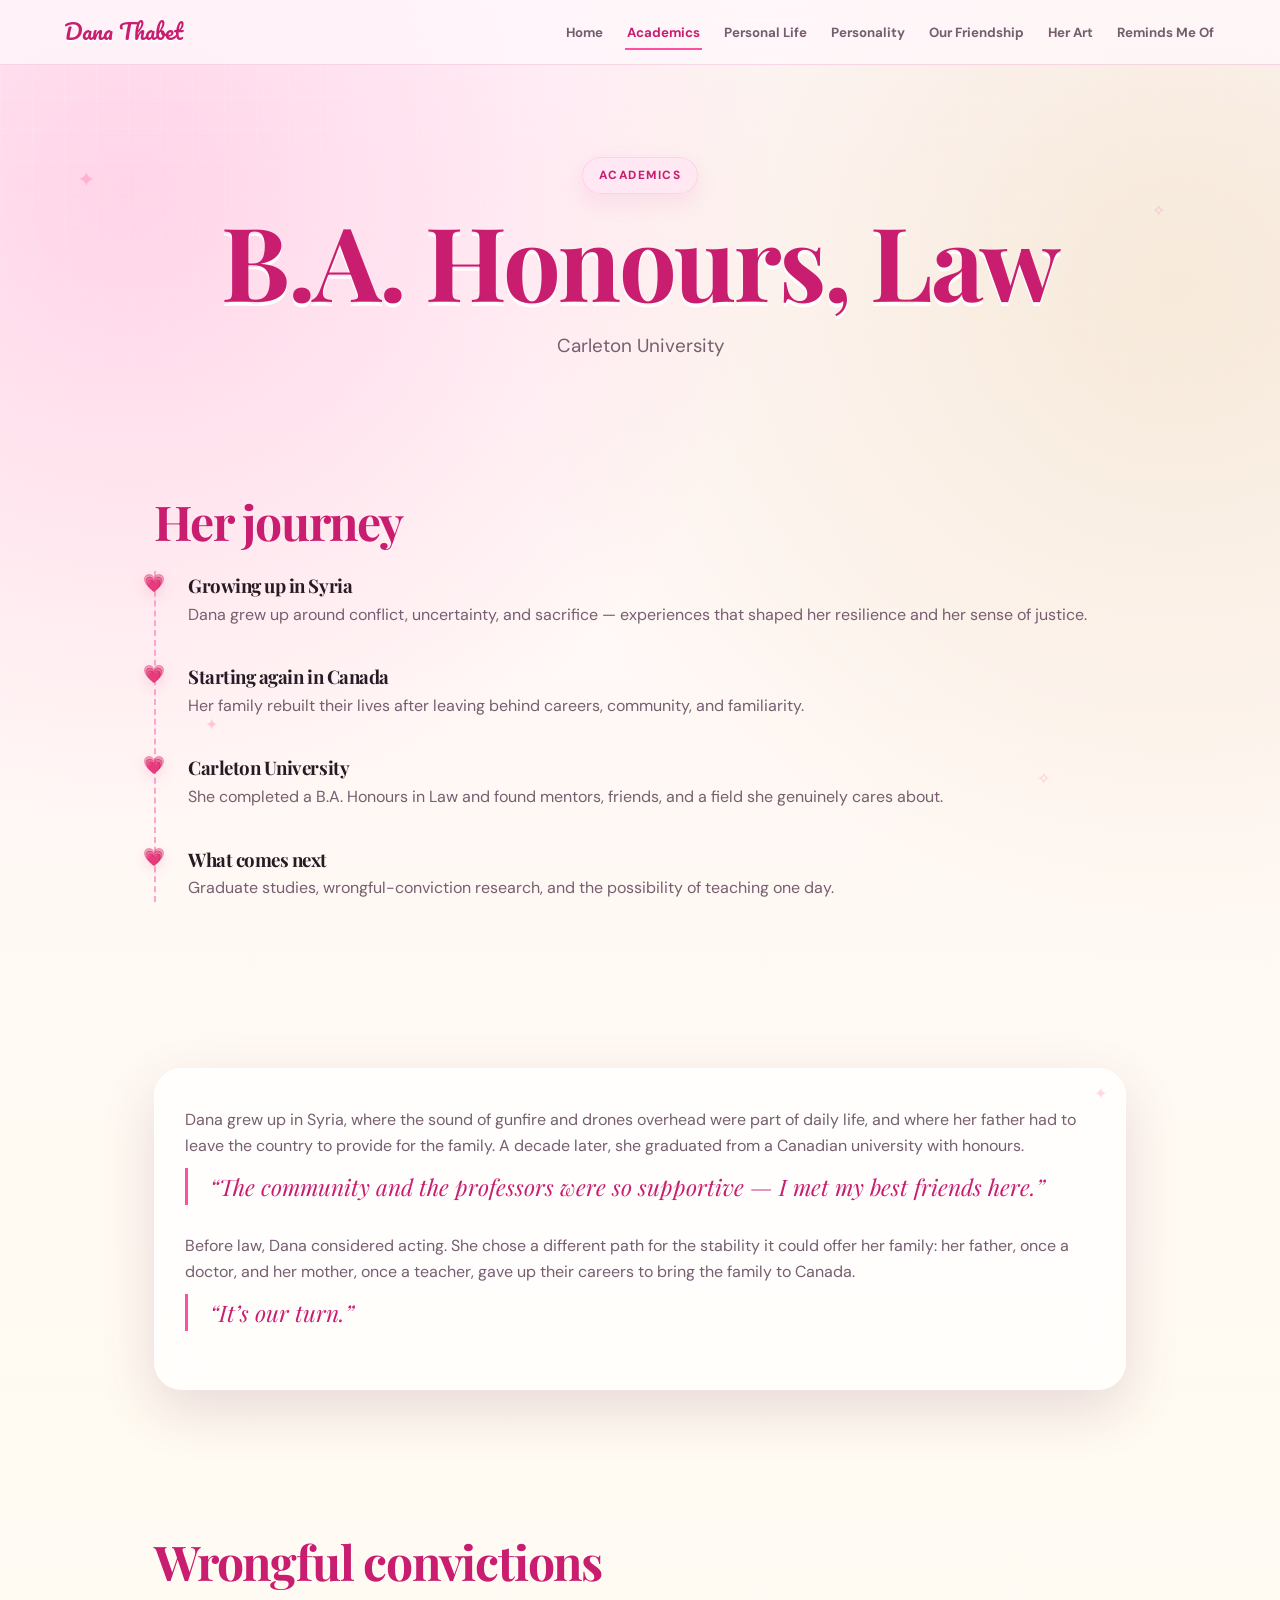
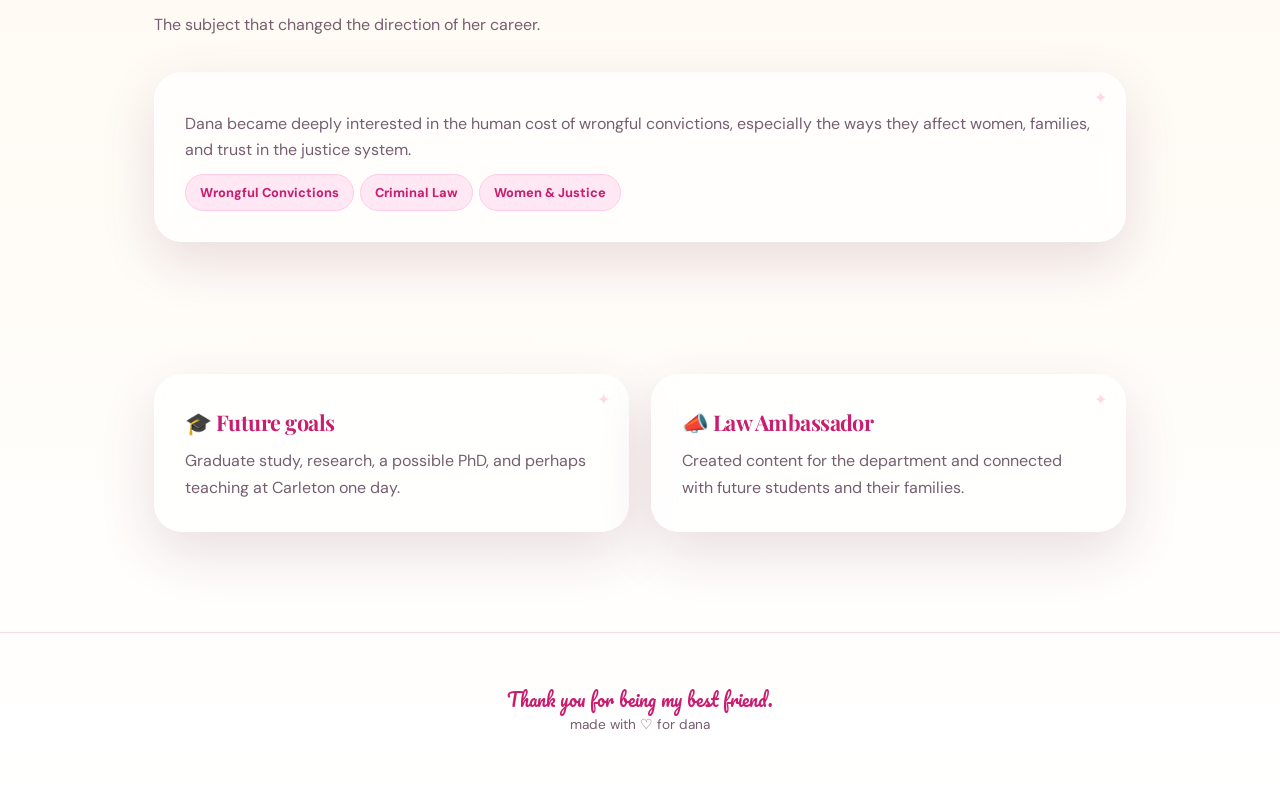
==== academics.html @ 9d504273 "Add files via upload" ====
<!DOCTYPE html>
<html lang="en">
<head>
<meta charset="UTF-8">
<meta name="viewport" content="width=device-width,initial-scale=1.0">
<title>Academics — Dana Thabet</title>
<link rel="stylesheet" href="style.css">
</head>
<body>
<div class="loader"><div class="loader-card"><div class="loader-phone">📱</div><div class="loader-copy">Loading Dana...</div></div></div>
<div class="sparkles"><span>✦</span><span>✧</span><span>✦</span><span>✧</span></div>
<nav class="nav">
  <div class="logo">Dana Thabet</div>
  <button class="nav-toggle" aria-label="Open navigation">☰</button>
  <ul><li><a href="index.html" class="">Home</a></li>
<li><a href="academics.html" class="active">Academics</a></li>
<li><a href="personal.html" class="">Personal Life</a></li>
<li><a href="personality.html" class="">Personality</a></li>
<li><a href="friendship.html" class="">Our Friendship</a></li>
<li><a href="art.html" class="">Her Art</a></li>
<li><a href="reminds.html" class="">Reminds Me Of</a></li></ul>
</nav>

<header class="hero"><span class="eyebrow">Academics</span><h1 class="reveal">B.A. Honours, Law</h1><p class="lead reveal">Carleton University</p></header>
<section>
  <h2 class="section-title reveal">Her journey</h2>
  <div class="timeline">
    <div class="item reveal"><h3>Growing up in Syria</h3><p>Dana grew up around conflict, uncertainty, and sacrifice — experiences that shaped her resilience and her sense of justice.</p></div>
    <div class="item reveal"><h3>Starting again in Canada</h3><p>Her family rebuilt their lives after leaving behind careers, community, and familiarity.</p></div>
    <div class="item reveal"><h3>Carleton University</h3><p>She completed a B.A. Honours in Law and found mentors, friends, and a field she genuinely cares about.</p></div>
    <div class="item reveal"><h3>What comes next</h3><p>Graduate studies, wrongful-conviction research, and the possibility of teaching one day.</p></div>
  </div>
</section>
<section>
  <div class="card reveal">
    <p>Dana grew up in Syria, where the sound of gunfire and drones overhead were part of daily life, and where her father had to leave the country to provide for the family. A decade later, she graduated from a Canadian university with honours.</p>
    <p class="quote">“The community and the professors were so supportive — I met my best friends here.”</p>
    <p>Before law, Dana considered acting. She chose a different path for the stability it could offer her family: her father, once a doctor, and her mother, once a teacher, gave up their careers to bring the family to Canada.</p>
    <p class="quote">“It’s our turn.”</p>
  </div>
</section>
<section>
  <h2 class="section-title reveal">Wrongful convictions</h2>
  <p class="section-sub reveal">The subject that changed the direction of her career.</p>
  <div class="card reveal"><p>Dana became deeply interested in the human cost of wrongful convictions, especially the ways they affect women, families, and trust in the justice system.</p><span class="chip">Wrongful Convictions</span><span class="chip">Criminal Law</span><span class="chip">Women & Justice</span></div>
</section>
<section class="grid grid-2">
  <div class="card reveal"><h3>🎓 Future goals</h3><p>Graduate study, research, a possible PhD, and perhaps teaching at Carleton one day.</p></div>
  <div class="card reveal"><h3>📣 Law Ambassador</h3><p>Created content for the department and connected with future students and their families.</p></div>
</section>

<footer><div class="closing-note">Thank you for being my best friend.</div><div>made with ♡ for dana</div></footer>
<script src="script.js"></script>
</body>
</html>
---- style.css ----
@import url('https://fonts.googleapis.com/css2?family=DM+Sans:wght@400;500;600;700&family=Pacifico&family=Playfair+Display:ital,wght@0,700;1,600&display=swap');

:root{
  --pink-50:#fff7fb;
  --pink-100:#ffe7f3;
  --pink-200:#ffcbe5;
  --pink-300:#ffa4d1;
  --pink-500:#ff4fa3;
  --pink-700:#c91e70;
  --cream:#fffaf1;
  --champagne:#f4e5cf;
  --silver:#d9d9e3;
  --ink:#261a24;
  --muted:#765e70;
  --glass:rgba(255,255,255,.72);
  --line:rgba(201,30,112,.15);
  --shadow:0 20px 55px rgba(99,27,67,.14);
  --radius:28px;
}
*{box-sizing:border-box;margin:0;padding:0}
html{scroll-behavior:smooth}
body{
  min-height:100vh;
  font-family:'DM Sans',sans-serif;
  color:var(--ink);
  line-height:1.65;
  overflow-x:hidden;
  background:
    radial-gradient(circle at 10% 8%,rgba(255,164,209,.42),transparent 26%),
    radial-gradient(circle at 92% 12%,rgba(244,229,207,.75),transparent 28%),
    linear-gradient(180deg,var(--pink-50),var(--cream) 58%,#fff);
}
body::before{
  content:"";
  position:fixed;inset:0;pointer-events:none;z-index:-2;
  background-image:
    linear-gradient(rgba(255,255,255,.22) 1px,transparent 1px),
    linear-gradient(90deg,rgba(255,255,255,.22) 1px,transparent 1px);
  background-size:32px 32px;
  mask-image:linear-gradient(to bottom,rgba(0,0,0,.55),transparent 72%);
}
a{color:inherit;text-decoration:none}
img{display:block;max-width:100%}
button{font:inherit}
h1,h2,h3{font-family:'Playfair Display',serif;letter-spacing:-.025em}
p{color:var(--muted)}
::selection{background:var(--pink-300);color:#fff}

.loader{
  position:fixed;inset:0;z-index:9999;display:grid;place-items:center;
  background:linear-gradient(145deg,#ffd5e9,#fff7fb);
  transition:opacity .55s ease,visibility .55s ease;
}
.loader.hide{opacity:0;visibility:hidden}
.loader-card{text-align:center}
.loader-phone{font-size:4rem;animation:phoneFlip 1.1s ease-in-out infinite alternate}
.loader-copy{font-family:'Pacifico',cursive;color:var(--pink-700);margin-top:12px}
@keyframes phoneFlip{to{transform:rotate(-8deg) translateY(-5px)}}

.sparkles{position:fixed;inset:0;z-index:-1;pointer-events:none;overflow:hidden}
.sparkles span{position:absolute;color:rgba(255,79,163,.28);animation:floaty 7s ease-in-out infinite}
.sparkles span:nth-child(1){left:6%;top:18%;font-size:1.4rem}
.sparkles span:nth-child(2){right:9%;top:22%;animation-delay:1.4s}
.sparkles span:nth-child(3){left:16%;bottom:18%;animation-delay:2.8s}
.sparkles span:nth-child(4){right:18%;bottom:12%;animation-delay:4.2s}
@keyframes floaty{50%{transform:translateY(-18px) rotate(16deg)}}

.nav{
  position:sticky;top:0;z-index:100;
  display:flex;justify-content:space-between;align-items:center;
  padding:14px 5%;
  background:rgba(255,247,251,.77);
  backdrop-filter:blur(18px);
  border-bottom:1px solid var(--line);
}
.logo{
  font-family:'Pacifico',cursive;
  color:var(--pink-700);
  font-size:1.35rem;
  text-shadow:0 2px 0 #fff;
  cursor:pointer;
}
.nav ul{display:flex;gap:20px;align-items:center;list-style:none;flex-wrap:wrap}
.nav a{
  font-size:.83rem;font-weight:700;color:var(--muted);
  padding:7px 2px;border-bottom:2px solid transparent;transition:.22s;
}
.nav a:hover,.nav a.active{color:var(--pink-700);border-color:var(--pink-500)}
.nav-toggle{display:none;border:none;background:none;color:var(--pink-700);font-size:1.55rem;cursor:pointer}

.hero{
  max-width:1100px;margin:0 auto;
  padding:92px 5% 54px;text-align:center;
}
.eyebrow{
  display:inline-flex;align-items:center;gap:8px;
  padding:8px 16px;border-radius:999px;
  background:rgba(255,231,243,.82);border:1px solid rgba(255,79,163,.15);
  color:var(--pink-700);font-size:.74rem;font-weight:800;
  letter-spacing:.13em;text-transform:uppercase;margin-bottom:18px;
  box-shadow:0 8px 24px rgba(201,30,112,.08);
}
.hero h1{
  font-size:clamp(3.2rem,8vw,6.4rem);
  line-height:.94;color:var(--pink-700);
  text-shadow:0 4px 0 #fff;
}
.hero .lead{max-width:680px;margin:22px auto 0;font-size:clamp(1rem,2vw,1.18rem)}
.hero-image{
  position:relative;width:245px;height:245px;margin:38px auto 0;
  border-radius:50%;overflow:hidden;
  border:9px solid #fff;box-shadow:0 28px 75px rgba(201,30,112,.22);
  background:linear-gradient(145deg,var(--pink-200),#fff);
}
.hero-image::after{
  content:"✦";position:absolute;right:16px;top:10px;color:#fff;font-size:2rem;
  text-shadow:0 0 12px var(--pink-500);
}
.hero-image img{width:100%;height:100%;object-fit:cover}
.small-note{font-family:'Pacifico',cursive;font-size:.95rem;text-align:center;margin-top:12px;color:var(--pink-700)}

section{max-width:1100px;margin:0 auto;padding:66px 5%}
.section-title{font-size:clamp(2rem,4vw,3rem);color:var(--pink-700);margin-bottom:10px}
.section-sub{max-width:680px;margin-bottom:34px}
.grid{display:grid;gap:22px}
.grid-2{grid-template-columns:repeat(2,minmax(0,1fr))}
.grid-3{grid-template-columns:repeat(3,minmax(0,1fr))}
.card{
  position:relative;
  background:var(--glass);
  backdrop-filter:blur(18px);
  border:1px solid rgba(255,255,255,.9);
  border-radius:var(--radius);
  padding:30px;
  box-shadow:var(--shadow);
  transition:transform .24s ease,box-shadow .24s ease;
  overflow:hidden;
}
.card::after{
  content:"✦";position:absolute;right:18px;top:12px;color:rgba(255,79,163,.22);
}
.card:hover{transform:translateY(-6px) rotate(-.25deg);box-shadow:0 26px 65px rgba(99,27,67,.18)}
.card h3{color:var(--pink-700);font-size:1.35rem}
.card p{margin-top:8px}
.arrow{display:inline-block;margin-top:16px;color:var(--pink-500);font-weight:900}

.sticker-nav .card{min-height:180px}
.sticker-nav .card:nth-child(odd){transform:rotate(-1deg)}
.sticker-nav .card:nth-child(even){transform:rotate(1deg)}
.sticker-nav .card:hover{transform:translateY(-7px) rotate(0)}

.reveal{opacity:0;transform:translateY(24px);transition:.72s ease}
.reveal.in{opacity:1;transform:none}

.scrapbook-shell{
  border-radius:34px;
  background:
    linear-gradient(90deg,rgba(255,255,255,.82),rgba(255,255,255,.52)),
    repeating-linear-gradient(0deg,transparent 0 31px,rgba(255,79,163,.07) 31px 32px);
  padding:34px;box-shadow:var(--shadow);border:1px solid rgba(255,255,255,.95);
}
.scrapbook{display:grid;grid-template-columns:repeat(3,1fr);gap:22px}
.polaroid{
  background:#fff;padding:10px 10px 35px;border-radius:8px;
  box-shadow:0 15px 32px rgba(54,24,42,.15);
  transform:rotate(-2deg);transition:.24s;position:relative;
}
.polaroid:nth-child(2){transform:rotate(2deg)}
.polaroid:nth-child(3){transform:rotate(-1deg)}
.polaroid::before{
  content:"";position:absolute;top:-12px;left:50%;width:78px;height:24px;
  transform:translateX(-50%) rotate(-3deg);
  background:rgba(244,229,207,.78);box-shadow:0 2px 5px rgba(0,0,0,.08);
}
.polaroid:hover{transform:rotate(0) scale(1.035)}
.polaroid img{width:100%;aspect-ratio:1;object-fit:cover;border-radius:3px}
.caption{text-align:center;font-family:'Pacifico',cursive;color:var(--pink-700);margin-top:10px}

.quote,.fade-quote{
  font-family:'Playfair Display',serif;font-style:italic;
  font-size:1.42rem;color:var(--pink-700);
}
.quote{border-left:3px solid var(--pink-500);padding-left:22px;margin:28px 0}
.fade-quote{text-align:center}
.chip{
  display:inline-block;padding:7px 14px;border-radius:999px;
  background:var(--pink-100);border:1px solid var(--pink-200);
  color:var(--pink-700);font-size:.8rem;font-weight:800;margin:10px 6px 0 0;
}

.timeline{position:relative;border-left:2px dashed var(--pink-300);padding-left:32px}
.timeline .item{position:relative;margin-bottom:34px}
.timeline .item::before{
  content:"💗";position:absolute;left:-45px;top:-2px;font-size:1.1rem;
  filter:drop-shadow(0 4px 7px rgba(201,30,112,.18));
}

.phone-wrap{display:flex;justify-content:center;perspective:1200px;padding:22px 0}
.flip-phone{width:240px;cursor:pointer}
.phone-lid{
  height:86px;margin-bottom:-18px;
  border:3px solid white;border-bottom:none;border-radius:24px 24px 0 0;
  background:linear-gradient(160deg,#ff9ccc,#ff4fa3);
  display:grid;place-items:center;color:white;font-family:'Pacifico',cursive;
  transform-origin:bottom;transition:.68s;box-shadow:0 10px 24px rgba(201,30,112,.18);
}
.phone-body{
  border:3px solid #fff;border-radius:24px;padding:16px;
  background:linear-gradient(160deg,#ffe5f2,#ffacd4);
  box-shadow:0 26px 58px rgba(201,30,112,.25);
}
.phone-screen{
  min-height:195px;border-radius:14px;border:2px solid var(--pink-200);
  background:#fff8fc;padding:18px;display:grid;place-items:center;text-align:center;
  color:var(--pink-700);font-weight:800;
}
.flip-phone.open .phone-lid{transform:rotateX(150deg)}

.letter{
  position:relative;max-width:740px;margin:0 auto;padding:42px;
  background:
    repeating-linear-gradient(0deg,#fffdf8 0 31px,#f8d8e8 31px 32px);
  border:1px solid var(--line);border-radius:22px;box-shadow:var(--shadow);
  font-family:'Playfair Display',serif;font-size:1.15rem;color:#4a3443;
}
.letter::before{content:"💌";position:absolute;top:-20px;left:28px;font-size:2.1rem}
.reason{padding-left:62px}
.reason::before{
  counter-increment:reason;content:counter(reason);
  position:absolute;left:18px;top:24px;width:34px;height:34px;border-radius:50%;
  display:grid;place-items:center;background:var(--pink-200);color:var(--pink-700);font-weight:900;
}
.reasons{counter-reset:reason}

.gallery{display:grid;grid-template-columns:repeat(auto-fill,minmax(220px,1fr));gap:20px}
.gallery figure{
  position:relative;overflow:hidden;background:#fff;padding:10px 10px 42px;
  border-radius:10px;box-shadow:var(--shadow);cursor:pointer;transition:.25s;
}
.gallery figure:nth-child(odd){transform:rotate(-1deg)}
.gallery figure:nth-child(even){transform:rotate(1deg)}
.gallery figure:hover{transform:rotate(0) translateY(-6px)}
.gallery img{width:100%;aspect-ratio:1;object-fit:cover;border-radius:4px}
.gallery figcaption{
  position:absolute;left:0;right:0;bottom:10px;text-align:center;
  color:var(--pink-700);font-family:'Pacifico',cursive;font-weight:400;
}
.lightbox{position:fixed;inset:0;z-index:500;display:none;align-items:center;justify-content:center;background:rgba(29,11,23,.88);backdrop-filter:blur(12px);padding:20px}
.lightbox.open{display:flex}
.lightbox img{max-width:90vw;max-height:84vh;border-radius:16px;border:8px solid #fff}
.lightbox-close{position:absolute;top:22px;right:5%;border:none;background:none;color:white;font-size:2.2rem;cursor:pointer}

.cloud{display:flex;flex-wrap:wrap;gap:14px;justify-content:center}
.cloud span{
  padding:12px 20px;border-radius:999px;background:rgba(255,255,255,.82);
  border:1px solid var(--pink-200);color:var(--pink-700);
  font-family:'Pacifico',cursive;box-shadow:0 7px 0 rgba(255,164,209,.45);
  animation:bob 5s ease-in-out infinite;
}
.cloud span:nth-child(even){animation-delay:1.2s}
@keyframes bob{50%{transform:translateY(-8px) rotate(-2deg)}}

.countdown{display:flex;justify-content:center;gap:12px;flex-wrap:wrap;margin-top:20px}
.timebox{
  min-width:92px;background:rgba(255,255,255,.86);border:1px solid var(--pink-200);
  border-radius:20px;padding:16px;box-shadow:var(--shadow);
}
.timebox strong{display:block;font-family:'Playfair Display',serif;font-size:1.85rem;color:var(--pink-700)}

.music-player{display:flex;align-items:center;justify-content:space-between;gap:18px;flex-wrap:wrap}
.music-player button{
  border:none;border-radius:999px;padding:12px 18px;background:linear-gradient(135deg,var(--pink-500),var(--pink-700));
  color:white;font-weight:800;cursor:pointer;box-shadow:0 10px 24px rgba(201,30,112,.22);
}
.secret{display:none;margin-top:14px;color:var(--pink-700);font-weight:800}
.secret.show{display:block}
.easter-egg{cursor:pointer;user-select:none}
.confetti{position:fixed;top:-20px;width:10px;height:16px;z-index:1000;animation:fall 3s linear forwards}
@keyframes fall{to{transform:translateY(110vh) rotate(720deg);opacity:.8}}

.object-room{
  display:grid;grid-template-columns:repeat(3,minmax(0,1fr));gap:18px;
  padding:28px;border-radius:34px;background:
    linear-gradient(rgba(255,255,255,.35),rgba(255,255,255,.35)),
    linear-gradient(145deg,#ffdcec,#fff4e8);
  box-shadow:inset 0 0 0 1px rgba(255,255,255,.8),var(--shadow);
}
.room-object{
  min-height:170px;display:grid;place-items:center;text-align:center;
  background:rgba(255,255,255,.62);border:1px solid rgba(255,255,255,.95);
  border-radius:24px;padding:22px;transition:.25s;box-shadow:0 12px 28px rgba(99,27,67,.08);
}
.room-object:hover{transform:translateY(-7px) rotate(-1deg)}
.room-object .icon{font-size:3rem;display:block;margin-bottom:8px}
.room-object strong{display:block;color:var(--pink-700);font-family:'Playfair Display',serif;font-size:1.15rem}

footer{
  text-align:center;padding:52px 5%;margin-top:34px;border-top:1px solid var(--line);
  color:var(--muted);font-size:.85rem;
}
.closing-note{font-family:'Pacifico',cursive;color:var(--pink-700);font-size:1.1rem}

@media(max-width:760px){
  .nav ul{
    position:absolute;top:100%;left:0;right:0;flex-direction:column;gap:0;
    background:rgba(255,247,251,.97);max-height:0;overflow:hidden;transition:.3s;
    border-bottom:1px solid var(--line)
  }
  .nav ul.open{max-height:520px}
  .nav ul li{padding:13px 5%;border-top:1px solid var(--line)}
  .nav-toggle{display:block}
  .grid-2,.grid-3,.scrapbook,.object-room{grid-template-columns:1fr}
  .hero{padding-top:62px}
  section{padding-top:52px;padding-bottom:52px}
  .scrapbook-shell{padding:22px}
  .music-player{justify-content:center;text-align:center}
}
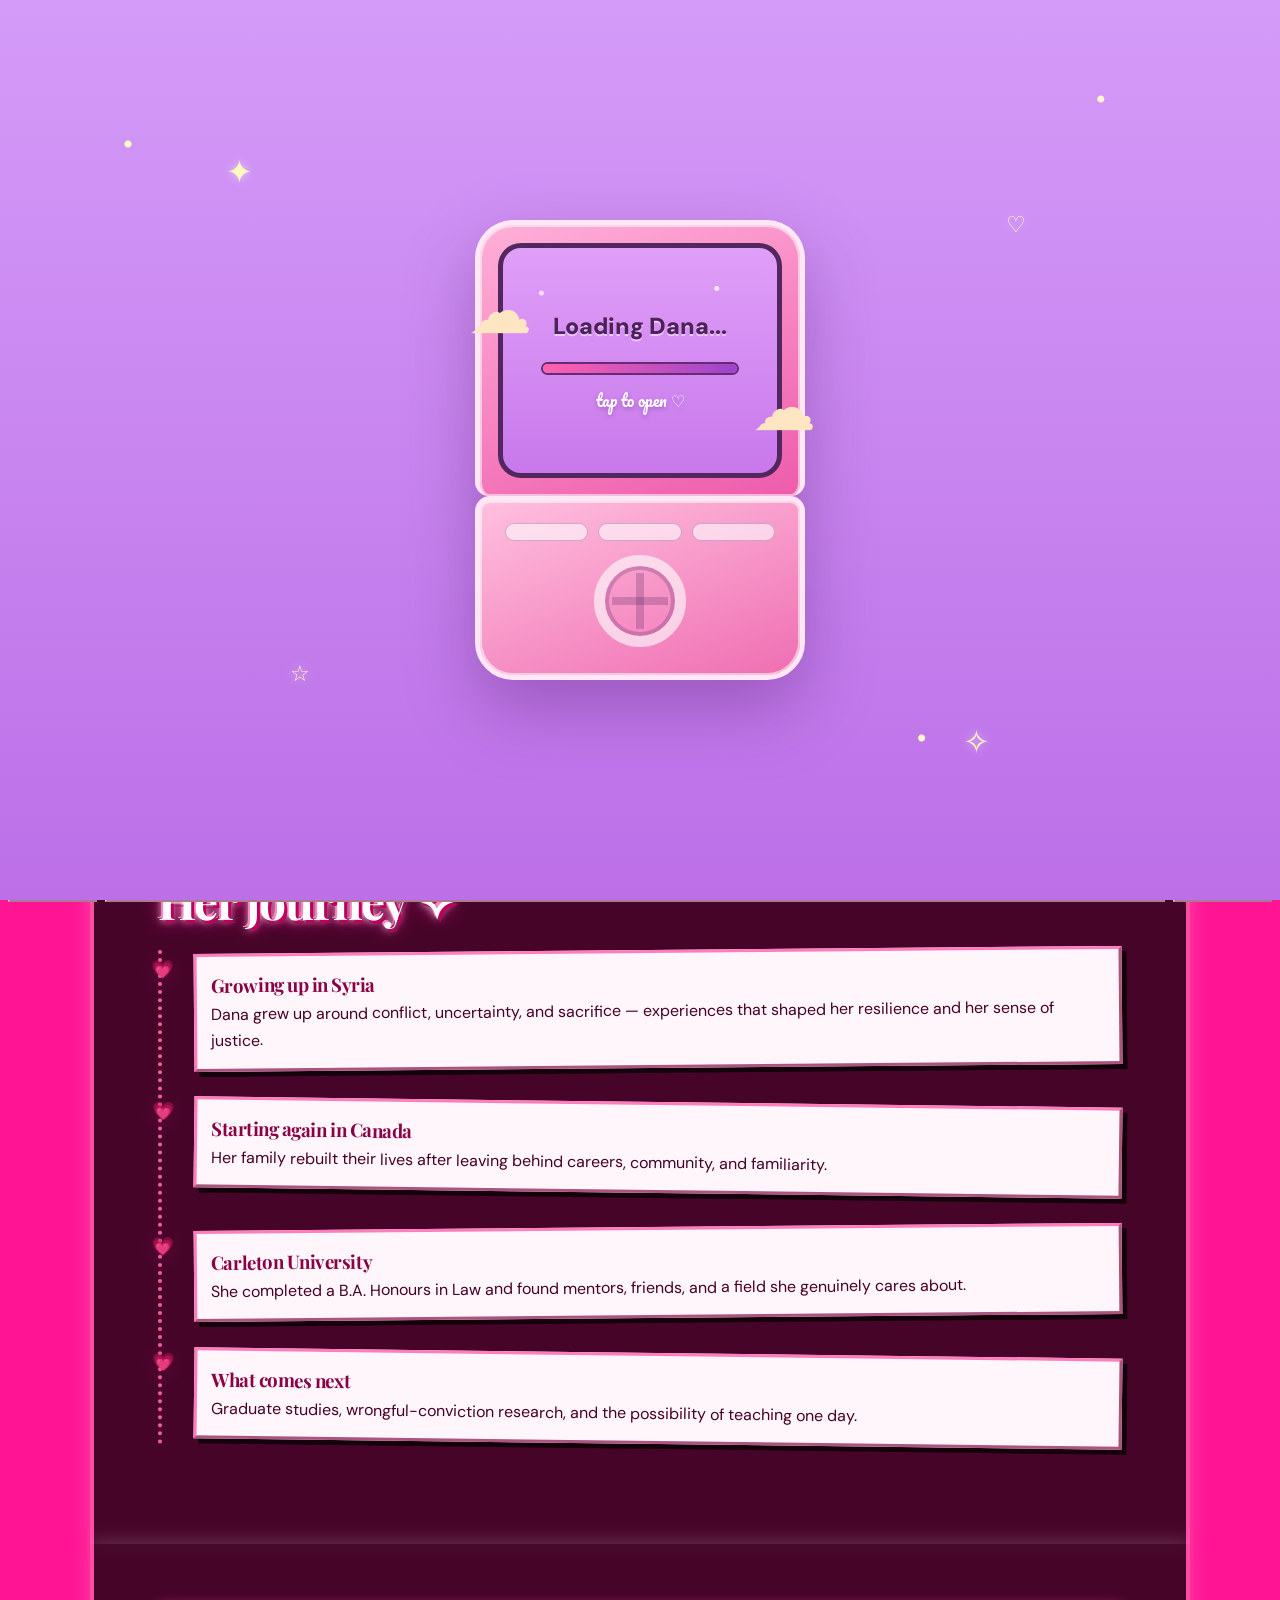
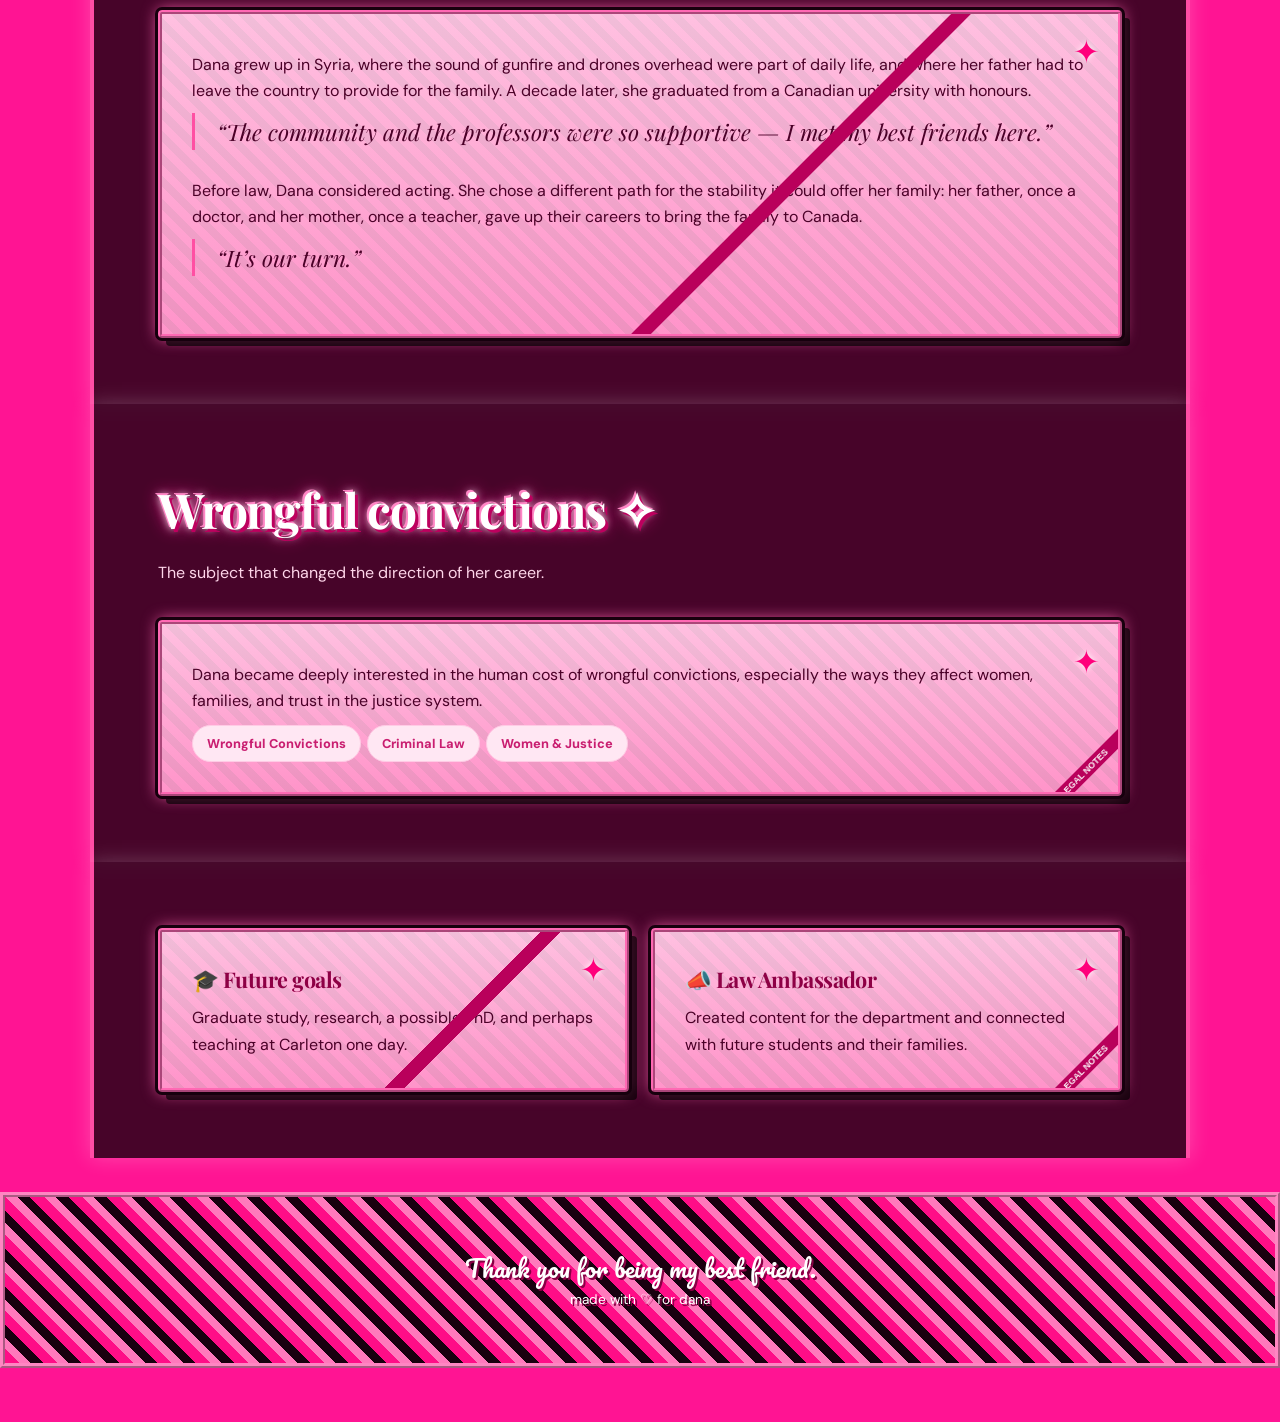
==== commit 585d33b8: "Add files via upload" ====
--- a/academics.html
+++ b/academics.html
@@ -6,7 +6,102 @@
 <title>Academics — Dana Thabet</title>
 <link rel="stylesheet" href="style.css">
 </head>
-<body>
+<body class="academics-page">
+
+<div class="access-gate">
+  <div class="access-shell">
+    <div class="login-stars"><span>✦</span><span>♡</span><span>☆</span><span>✧</span></div>
+
+    <div class="phone-intro">
+      <div class="login-flip-phone" role="button" tabindex="0" aria-label="Tap to open Dana's pink flip phone">
+        <div class="login-phone-top">
+          <div class="login-phone-screen">
+            <div class="phone-title">Loading Dana...</div>
+            <div class="phone-loader"><span></span></div>
+            <div class="phone-instruction">tap to open ♡</div>
+          </div>
+        </div>
+        <div class="login-phone-bottom">
+          <div class="login-phone-buttons"><i></i><i></i><i></i></div>
+          <div class="login-phone-pad"></div>
+        </div>
+      </div>
+    </div>
+
+    <div class="login-scene">
+      <div class="retro-window">
+        <div class="retro-titlebar">
+          <span>♡ dana private profile.exe</span>
+          <div class="retro-buttons"><span>—</span><span>□</span><span>×</span></div>
+        </div>
+        <div class="retro-desktop">
+          <div class="login-dialog">
+            <div class="dialog-bar"><span></span><span></span></div>
+            <form class="login-form">
+              <label for="danaUsername">username</label>
+              <input id="danaUsername" name="username" autocomplete="username" placeholder="enter username" required>
+              <label for="danaPassword">password</label>
+              <input id="danaPassword" name="password" type="password" autocomplete="current-password" placeholder="enter password" required>
+              <button class="login-submit" type="submit">Enter ♡</button>
+              <div class="login-error" aria-live="polite"></div>
+            </form>
+          </div>
+        </div>
+        <div class="retro-player"><span>Ⅱ</span><span>▶</span><div class="retro-progress"></div></div>
+      </div>
+    </div>
+  </div>
+</div>
+
+
+
+<div class="browser-chrome">
+  <div class="browser-titlebar">
+    <span class="browser-page-title">💗 Dana's World — made with love by Lina 💗</span>
+    <div class="browser-controls">
+      <button type="button" data-browser-action="minimize" aria-label="Minimize">—</button>
+      <button type="button" data-browser-action="maximize" aria-label="Maximize">□</button>
+      <button type="button" data-browser-action="close" aria-label="Close">×</button>
+    </div>
+  </div>
+
+  <div class="browser-menu">
+    <button type="button" data-menu="file">File</button>
+    <button type="button" data-menu="edit">Edit</button>
+    <button type="button" data-menu="view">View</button>
+    <button type="button" data-menu="favorites">Favorites</button>
+    <button type="button" data-menu="tools">Tools</button>
+    <button type="button" data-menu="help">Help</button>
+    <div class="browser-menu-popup" id="browserMenuPopup"></div>
+  </div>
+
+  <div class="browser-tools">
+    <button type="button" data-browser-action="back">⬅<small>Back</small></button>
+    <button type="button" data-browser-action="forward">➡<small>Forward</small></button>
+    <button type="button" data-browser-action="stop">✖<small>Stop</small></button>
+    <button type="button" data-browser-action="refresh">⟳<small>Refresh</small></button>
+    <button type="button" data-browser-action="home">⌂<small>Home</small></button>
+    <button type="button" data-browser-action="search">⌕<small>Search</small></button>
+    <button type="button" data-browser-action="favorites">☆<small>Favorites</small></button>
+    <button type="button" data-browser-action="history">◴<small>History</small></button>
+    <button type="button" data-browser-action="mail">✉<small>Mail</small></button>
+    <button type="button" data-browser-action="print">🖨<small>Print</small></button>
+  </div>
+
+  <form class="address-row" id="addressForm">
+    <b>Address</b>
+    <input id="addressInput" value="https://kaddourlina85-eng.github.io/dana/" aria-label="Website address">
+    <button type="submit">💗 Go</button>
+  </form>
+</div>
+
+<div class="browser-overlay" id="browserOverlay" hidden>
+  <div class="browser-dialog">
+    <div class="widget-title"><span id="browserDialogTitle">Dana's World</span><button type="button" data-close-dialog>×</button></div>
+    <div class="browser-dialog-body" id="browserDialogBody"></div>
+  </div>
+</div>
+
 <div class="loader"><div class="loader-card"><div class="loader-phone">📱</div><div class="loader-copy">Loading Dana...</div></div></div>
 <div class="sparkles"><span>✦</span><span>✧</span><span>✦</span><span>✧</span></div>
 <nav class="nav">
@@ -20,6 +115,12 @@
 <li><a href="art.html" class="">Her Art</a></li>
 <li><a href="reminds.html" class="">Reminds Me Of</a></li></ul>
 </nav>
+
+<div class="page-identity">
+  <span class="page-file-name">📚 DANA_ACADEMICS.DOC</span>
+  <span class="page-file-desc">Pink law-school desktop</span>
+</div>
+
 
 <header class="hero"><span class="eyebrow">Academics</span><h1 class="reveal">B.A. Honours, Law</h1><p class="lead reveal">Carleton University</p></header>
 <section>
@@ -51,5 +152,12 @@
 
 <footer><div class="closing-note">Thank you for being my best friend.</div><div>made with ♡ for dana</div></footer>
 <script src="script.js"></script>
+
+<div class="retro-taskbar" aria-hidden="true">
+  <span class="start-button">💗 start</span>
+  <span class="task-label">♡ welcome to dana's world ♡</span>
+  <span class="task-clock">11:26 PM</span>
+</div>
+
 </body>
 </html>
--- a/style.css
+++ b/style.css
@@ -316,3 +316,1170 @@
   .scrapbook-shell{padding:22px}
   .music-player{justify-content:center;text-align:center}
 }
+
+
+/* =========================================================
+   MAXIMALIST Y2K ACCESS GATE + HOME NOTE + DECORATIVE LAYER
+   ========================================================= */
+
+body.site-locked{overflow:hidden}
+
+/* More maximalist page texture */
+body{
+  background:
+    radial-gradient(circle at 9% 7%,rgba(255,94,186,.28),transparent 24%),
+    radial-gradient(circle at 92% 8%,rgba(181,103,255,.20),transparent 25%),
+    repeating-linear-gradient(90deg,rgba(255,255,255,.16) 0 2px,transparent 2px 34px),
+    linear-gradient(180deg,#fff0fa 0%,#ffd9ef 25%,#fff8ef 65%,#ffe8f6 100%);
+}
+body::after{
+  content:"♡  ✦  ☆  ♡  ✦  ☆  ♡  ✦";
+  position:fixed;
+  left:-2%;
+  right:-2%;
+  bottom:8px;
+  z-index:-1;
+  color:rgba(255,48,151,.10);
+  font-size:clamp(2rem,8vw,7rem);
+  letter-spacing:.3em;
+  white-space:nowrap;
+  transform:rotate(-4deg);
+  pointer-events:none;
+}
+.nav{
+  background:
+    linear-gradient(rgba(255,246,252,.88),rgba(255,238,248,.82)),
+    repeating-linear-gradient(90deg,transparent 0 22px,rgba(255,79,163,.06) 22px 23px);
+}
+.card,.scrapbook-shell,.object-room{
+  border:2px solid rgba(255,255,255,.95);
+  outline:1px solid rgba(255,55,157,.13);
+}
+.card:nth-child(3n+1)::before{
+  content:"♡";
+  position:absolute;
+  left:12px;
+  bottom:8px;
+  color:rgba(255,65,163,.20);
+  font-size:1.7rem;
+}
+.hero h1{
+  background:linear-gradient(180deg,#ff2f95,#bd176e);
+  -webkit-background-clip:text;
+  color:transparent;
+  filter:drop-shadow(0 4px 0 #fff);
+}
+.logo{
+  color:#ff218d;
+  text-shadow:1px 1px 0 #fff,3px 3px 0 rgba(196,31,113,.12);
+}
+.section-title::after{
+  content:" ✧";
+  color:#ff5aaa;
+}
+.sticker-nav .card{
+  background:
+    linear-gradient(145deg,rgba(255,255,255,.88),rgba(255,220,239,.78));
+  border:2px solid #ffc0df;
+}
+.room-object{
+  background:
+    radial-gradient(circle at 80% 15%,rgba(255,255,255,.8),transparent 20%),
+    linear-gradient(145deg,#fff7fc,#ffd5eb);
+  border:2px solid #ffb5d8;
+}
+
+/* LOGIN GATE */
+.access-gate{
+  position:fixed;
+  inset:0;
+  z-index:20000;
+  display:grid;
+  place-items:center;
+  overflow:auto;
+  padding:14px;
+  background:
+    radial-gradient(circle at 10% 16%,#fff7ca 0 3px,transparent 4px),
+    radial-gradient(circle at 86% 11%,#fff7ca 0 3px,transparent 4px),
+    radial-gradient(circle at 72% 82%,#fff7ca 0 3px,transparent 4px),
+    linear-gradient(180deg,#d49bf8,#bc6fe7);
+  transition:opacity .65s ease,visibility .65s ease;
+}
+.access-gate.hidden{
+  opacity:0;
+  visibility:hidden;
+  pointer-events:none;
+}
+.access-shell{
+  width:min(920px,100%);
+  min-height:min(760px,96vh);
+  position:relative;
+  display:grid;
+  place-items:center;
+}
+.login-stars{
+  position:absolute;
+  inset:0;
+  pointer-events:none;
+  overflow:hidden;
+}
+.login-stars span{
+  position:absolute;
+  color:#fff9bd;
+  filter:drop-shadow(0 0 5px rgba(255,255,255,.6));
+  animation:loginFloat 4.5s ease-in-out infinite;
+}
+.login-stars span:nth-child(1){left:5%;top:10%;font-size:2rem}
+.login-stars span:nth-child(2){right:8%;top:18%;font-size:1.4rem;animation-delay:1s}
+.login-stars span:nth-child(3){left:12%;bottom:18%;font-size:1.4rem;animation-delay:2s}
+.login-stars span:nth-child(4){right:12%;bottom:8%;font-size:2rem;animation-delay:3s}
+@keyframes loginFloat{50%{transform:translateY(-13px) rotate(13deg)}}
+
+.phone-intro{
+  display:grid;
+  place-items:center;
+  transition:.6s ease;
+}
+.phone-intro.hide{
+  opacity:0;
+  transform:scale(.88);
+  pointer-events:none;
+  position:absolute;
+}
+.login-flip-phone{
+  width:min(330px,82vw);
+  perspective:1200px;
+  cursor:pointer;
+  filter:drop-shadow(0 28px 34px rgba(70,19,93,.32));
+}
+.login-phone-top{
+  position:relative;
+  z-index:2;
+  border:5px solid #ffe8f5;
+  border-bottom:none;
+  border-radius:38px 38px 14px 14px;
+  padding:18px;
+  background:linear-gradient(160deg,#ffb0d8,#ee5bab);
+  transform-origin:bottom;
+  transition:transform .8s cubic-bezier(.18,.76,.22,1);
+  box-shadow:inset 0 0 0 2px rgba(255,255,255,.55);
+}
+.login-flip-phone.open .login-phone-top{transform:rotateX(145deg)}
+.login-phone-screen{
+  min-height:235px;
+  border:5px solid #52265f;
+  border-radius:23px;
+  display:flex;
+  flex-direction:column;
+  justify-content:center;
+  align-items:center;
+  text-align:center;
+  overflow:hidden;
+  background:
+    radial-gradient(circle at 14% 20%,rgba(255,255,255,.7) 0 2px,transparent 3px),
+    radial-gradient(circle at 78% 18%,rgba(255,255,255,.8) 0 2px,transparent 3px),
+    linear-gradient(180deg,#df9ff8,#c878eb);
+}
+.login-phone-screen::before,
+.login-phone-screen::after{
+  content:"☁";
+  position:absolute;
+  color:#ffe6c3;
+  font-size:4rem;
+}
+.login-phone-screen::before{left:-12px;top:34px}
+.login-phone-screen::after{right:-16px;bottom:34px}
+.phone-title{
+  position:relative;
+  z-index:2;
+  color:#4d225b;
+  font-family:'DM Sans',sans-serif;
+  font-weight:900;
+  font-size:1.45rem;
+  text-shadow:0 2px 0 rgba(255,255,255,.5);
+}
+.phone-loader{
+  position:relative;
+  z-index:2;
+  width:72%;
+  height:13px;
+  margin:17px 0 12px;
+  border:2px solid #672a75;
+  border-radius:999px;
+  background:#f9dcf3;
+  overflow:hidden;
+}
+.phone-loader span{
+  display:block;
+  width:0;
+  height:100%;
+  background:linear-gradient(90deg,#ff61ad,#9c44cc);
+  animation:y2kLoad 2s ease forwards;
+}
+@keyframes y2kLoad{to{width:100%}}
+.phone-instruction{
+  position:relative;
+  z-index:2;
+  color:#fff;
+  font-family:'Pacifico',cursive;
+  text-shadow:0 2px 4px rgba(79,25,92,.28);
+}
+.login-phone-bottom{
+  border:5px solid #ffe8f5;
+  border-radius:15px 15px 38px 38px;
+  padding:22px 25px 28px;
+  background:linear-gradient(160deg,#ffc0df,#ef6eb2);
+  box-shadow:inset 0 0 0 2px rgba(255,255,255,.55);
+}
+.login-phone-buttons{
+  display:grid;
+  grid-template-columns:repeat(3,1fr);
+  gap:10px;
+  margin-bottom:14px;
+}
+.login-phone-buttons i{
+  height:18px;
+  border:1px solid rgba(86,37,96,.28);
+  border-radius:999px;
+  background:rgba(255,255,255,.58);
+}
+.login-phone-pad{
+  width:92px;
+  height:92px;
+  border:11px solid rgba(255,255,255,.62);
+  border-radius:50%;
+  margin:auto;
+  box-shadow:inset 0 0 0 4px rgba(86,37,96,.25);
+  position:relative;
+}
+.login-phone-pad::before,.login-phone-pad::after{
+  content:"";
+  position:absolute;
+  left:50%;top:50%;
+  transform:translate(-50%,-50%);
+  background:rgba(86,37,96,.25);
+}
+.login-phone-pad::before{width:56px;height:8px}
+.login-phone-pad::after{width:8px;height:56px}
+
+.login-scene{
+  width:100%;
+  display:none;
+  align-items:center;
+  justify-content:center;
+  animation:loginSceneIn .7s ease both;
+}
+.login-scene.show{display:flex}
+@keyframes loginSceneIn{
+  from{opacity:0;transform:translateY(18px) scale(.96)}
+  to{opacity:1;transform:none}
+}
+.retro-window{
+  width:min(760px,100%);
+  border:4px solid #873995;
+  border-radius:16px;
+  overflow:hidden;
+  background:#f7d5ea;
+  box-shadow:12px 12px 0 rgba(102,38,125,.34),22px 22px 0 rgba(102,38,125,.15);
+}
+.retro-titlebar{
+  display:flex;
+  align-items:center;
+  justify-content:space-between;
+  padding:10px 15px;
+  border-bottom:3px solid #873995;
+  background:linear-gradient(90deg,#ffb6d9,#fa8bc6);
+  color:#5f225f;
+  font-weight:900;
+}
+.retro-buttons{display:flex;gap:8px}
+.retro-buttons span{
+  width:18px;height:18px;
+  display:grid;place-items:center;
+  border:2px solid #722d78;
+  background:#ffd9ed;
+  font-size:.62rem;
+}
+.retro-desktop{
+  min-height:510px;
+  display:grid;
+  place-items:center;
+  position:relative;
+  padding:40px 16px;
+  background:
+    radial-gradient(circle at 12% 18%,#fff4bd 0 3px,transparent 4px),
+    radial-gradient(circle at 83% 20%,#fff4bd 0 3px,transparent 4px),
+    radial-gradient(circle at 72% 75%,#fff4bd 0 3px,transparent 4px),
+    linear-gradient(180deg,#d39af3,#bf79e5);
+}
+.retro-desktop::before{
+  content:"☁";
+  position:absolute;
+  left:34px;top:28px;
+  color:#ffe7c5;
+  font-size:5rem;
+}
+.retro-desktop::after{
+  content:"☾";
+  position:absolute;
+  right:52px;top:22px;
+  color:#fff1bd;
+  font-size:4.5rem;
+}
+.login-dialog{
+  width:min(390px,92%);
+  position:relative;
+  z-index:2;
+  border:3px solid #82368e;
+  background:#f9ddea;
+  box-shadow:8px 8px 0 rgba(100,35,119,.32);
+}
+.dialog-bar{
+  display:flex;
+  justify-content:flex-end;
+  gap:8px;
+  padding:8px 10px;
+  border-bottom:2px solid #82368e;
+  background:linear-gradient(90deg,#ffb8db,#f59bcf);
+}
+.dialog-bar span{
+  width:17px;height:17px;
+  border:2px solid #77307d;
+  background:#ffe0f0;
+}
+.login-form{padding:28px}
+.login-form label{
+  display:block;
+  margin-bottom:6px;
+  color:#53205a;
+  font-weight:900;
+}
+.login-form input{
+  width:100%;
+  margin-bottom:17px;
+  padding:12px 13px;
+  border:2px solid #83378e;
+  border-radius:7px;
+  background:#fffaf0;
+  color:#432047;
+  outline:none;
+  font:inherit;
+}
+.login-form input:focus{box-shadow:0 0 0 4px rgba(255,133,196,.42)}
+.login-submit{
+  display:block;
+  margin:4px auto 0;
+  padding:10px 30px;
+  border:2px solid #83378e;
+  border-radius:7px;
+  background:linear-gradient(#ffe5ef,#ffb9db);
+  color:#502057;
+  font-weight:900;
+  cursor:pointer;
+  box-shadow:3px 3px 0 rgba(96,35,112,.25);
+}
+.login-error{
+  min-height:24px;
+  margin-top:13px;
+  text-align:center;
+  color:#96205f;
+  font-weight:900;
+}
+.retro-player{
+  display:flex;
+  gap:12px;
+  align-items:center;
+  padding:12px 16px;
+  border-top:3px solid #873995;
+  background:linear-gradient(90deg,#ffb4d8,#ef98cb);
+}
+.retro-progress{
+  flex:1;
+  height:11px;
+  border:2px solid #83378e;
+  border-radius:999px;
+  background:#fff8ed;
+  position:relative;
+}
+.retro-progress::after{
+  content:"";
+  position:absolute;
+  left:56%;top:50%;
+  width:17px;height:22px;
+  transform:translate(-50%,-50%);
+  border:2px solid #83378e;
+  border-radius:5px;
+  background:#ffd5e8;
+}
+
+/* FIRST-PAGE NOTE CREATOR */
+.note-maker{
+  position:relative;
+  overflow:visible;
+  background:
+    repeating-linear-gradient(0deg,#fffdf7 0 31px,#f7cfe2 31px 32px);
+}
+.note-maker::before{
+  content:"";
+  position:absolute;
+  top:-13px;
+  left:50%;
+  width:105px;
+  height:28px;
+  transform:translateX(-50%) rotate(-2deg);
+  background:rgba(246,221,185,.80);
+  box-shadow:0 2px 8px rgba(70,30,50,.12);
+}
+.note-maker textarea{
+  width:100%;
+  min-height:230px;
+  resize:vertical;
+  border:2px dashed #ff86bd;
+  border-radius:16px;
+  background:rgba(255,255,255,.52);
+  padding:18px;
+  color:#5a2946;
+  font-family:'Pacifico',cursive;
+  font-size:1.05rem;
+  line-height:1.8;
+  outline:none;
+}
+.note-maker textarea:focus{box-shadow:0 0 0 5px rgba(255,111,176,.20)}
+.note-actions{
+  display:flex;
+  gap:10px;
+  justify-content:center;
+  flex-wrap:wrap;
+  margin-top:16px;
+}
+.note-actions button{
+  border:2px solid #d42982;
+  border-radius:999px;
+  padding:10px 18px;
+  background:linear-gradient(180deg,#ffd8e9,#ff9dcc);
+  color:#6b2451;
+  font-weight:900;
+  cursor:pointer;
+  box-shadow:4px 4px 0 rgba(196,31,113,.18);
+}
+.note-status{
+  min-height:24px;
+  margin-top:10px;
+  text-align:center;
+  color:#c91e70;
+  font-weight:800;
+}
+.moodboard-strip{
+  display:grid;
+  grid-template-columns:repeat(5,1fr);
+  gap:10px;
+  padding:12px;
+  border-radius:22px;
+  background:rgba(255,255,255,.60);
+  border:2px solid #ffc2df;
+  box-shadow:var(--shadow);
+}
+.moodboard-strip img{
+  width:100%;
+  height:145px;
+  object-fit:cover;
+  border-radius:12px;
+  border:4px solid white;
+  box-shadow:0 8px 20px rgba(68,20,48,.13);
+}
+.moodboard-strip img:nth-child(odd){transform:rotate(-1deg)}
+.moodboard-strip img:nth-child(even){transform:rotate(1deg)}
+
+@media(max-width:700px){
+  .access-shell{min-height:92vh}
+  .retro-desktop{min-height:490px}
+  .retro-desktop::before{font-size:3rem;left:4px}
+  .retro-desktop::after{font-size:3rem;right:15px}
+  .login-form{padding:22px 18px}
+  .moodboard-strip{grid-template-columns:repeat(2,1fr)}
+  .moodboard-strip img:last-child{grid-column:1/-1}
+}
+
+
+/* =========================================================
+   ULTRA MAXIMALIST HOT-PINK Y2K / CHEETAH THEME
+   ========================================================= */
+html{
+  scrollbar-color:#ff1493 #250014;
+  scrollbar-width:auto;
+}
+::-webkit-scrollbar{width:18px;height:18px}
+::-webkit-scrollbar-track{
+  background:#220012;
+  border-left:2px solid #ff63b4;
+}
+::-webkit-scrollbar-thumb{
+  background:
+    repeating-linear-gradient(45deg,#ff1493 0 8px,#ff8dca 8px 14px,#161016 14px 20px);
+  border:3px solid #ffb3dc;
+  border-radius:999px;
+  box-shadow:inset 0 0 0 2px #b0005b;
+}
+::-webkit-scrollbar-corner{background:#ff1493}
+
+body{
+  padding-top:188px;
+  padding-bottom:54px;
+  color:#1a0010;
+  cursor:crosshair;
+  background-color:#ff1493;
+  background-image:
+    radial-gradient(ellipse at center,rgba(20,0,12,.92) 0 28%,transparent 30%),
+    radial-gradient(ellipse at center,rgba(20,0,12,.92) 0 22%,transparent 24%),
+    radial-gradient(circle at 30% 30%,rgba(255,255,255,.38) 0 2px,transparent 3px),
+    linear-gradient(135deg,rgba(255,0,132,.88),rgba(255,85,182,.88));
+  background-size:72px 54px,58px 46px,24px 24px,100% 100%;
+  background-position:0 0,34px 22px,0 0,0 0;
+  background-attachment:fixed;
+}
+body::before{
+  z-index:-3;
+  background:
+    repeating-linear-gradient(45deg,transparent 0 20px,rgba(255,255,255,.05) 20px 22px),
+    radial-gradient(circle,rgba(255,255,255,.32) 0 1px,transparent 2px);
+  background-size:100% 100%,18px 18px;
+}
+body::after{
+  content:"✦ ♡ ★ ✧ ♡ ✦ ★ ♡ ✧";
+  z-index:-1;
+  bottom:44px;
+  color:rgba(255,255,255,.26);
+  text-shadow:0 0 8px #fff,0 0 16px #ff3c9e;
+}
+
+.browser-chrome{
+  position:fixed;
+  top:0;left:0;right:0;
+  z-index:9000;
+  font-family:Arial,sans-serif;
+  color:#2a0018;
+  background:#ffc0df;
+  border-bottom:4px ridge #ff51a8;
+  box-shadow:0 6px 0 #16000d,0 10px 25px rgba(0,0,0,.35);
+}
+.browser-titlebar{
+  display:flex;justify-content:space-between;align-items:center;
+  padding:5px 10px;
+  font-weight:bold;color:#fff;
+  background:linear-gradient(#ff2d97,#d8006b);
+  text-shadow:1px 1px #7e003d;
+}
+.browser-controls{display:flex;gap:5px}
+.browser-controls b{
+  min-width:25px;height:21px;display:grid;place-items:center;
+  border:2px outset #ffb8dc;background:#ed2585;color:#fff;
+}
+.browser-menu{
+  padding:5px 14px;background:#ffd5e9;border-bottom:2px groove #fff;font-size:14px;
+}
+.browser-tools{
+  display:flex;gap:12px;align-items:center;padding:5px 14px;
+  background:linear-gradient(#ffd9ed,#f7add1);
+  border-bottom:2px groove #fff;
+}
+.browser-tools span{
+  min-width:48px;text-align:center;font-size:21px;color:#d50067;
+  filter:drop-shadow(1px 1px #fff);
+}
+.browser-tools small{display:block;font-size:10px;color:#300019}
+.address-row{
+  display:flex;align-items:center;gap:8px;padding:4px 8px;background:#ffc6e2;
+}
+.address-row div{
+  flex:1;background:#fff;border:2px inset #f9a4ce;padding:3px 8px;white-space:nowrap;overflow:hidden;
+}
+.address-row button{
+  border:2px outset #ffaad3;background:#ff7fbb;padding:3px 12px;font-weight:bold;
+}
+
+.retro-taskbar{
+  position:fixed;left:0;right:0;bottom:0;z-index:9000;
+  height:43px;display:flex;align-items:center;gap:8px;
+  padding:4px 8px;background:#ff87bf;border-top:4px ridge #ffd2e8;
+  font-family:Arial,sans-serif;font-weight:bold;
+}
+.start-button,.task-label,.task-clock{
+  border:3px outset #ffb9d9;background:#f33a91;padding:5px 12px;color:#fff;text-shadow:1px 1px #700038;
+}
+.task-label{flex:1;text-align:center;background:#ff9dca;color:#4b0027;text-shadow:none}
+.task-clock{margin-left:auto;background:#ffd0e6;color:#4b0027;text-shadow:none}
+
+.nav{
+  top:188px;
+  background:
+    repeating-linear-gradient(45deg,#ff0b88 0 8px,#ff69b4 8px 15px,#19000f 15px 22px);
+  border:3px ridge #ff9dca;
+  box-shadow:0 4px 0 #18000e;
+}
+.logo{color:#fff;text-shadow:2px 2px #8c0047,0 0 7px #fff}
+.nav a{
+  color:#fff;background:#16000d;border:2px outset #ff62ae;
+  padding:7px 10px;text-transform:uppercase;font-weight:900;
+}
+.nav a:hover,.nav a.active{
+  color:#fff;background:#ff168c;border-color:#fff;box-shadow:0 0 12px #fff;
+}
+
+.hero,section{
+  background:rgba(20,0,12,.78);
+  border-left:4px solid #ff4da5;
+  border-right:4px solid #ff4da5;
+  box-shadow:0 0 20px rgba(255,255,255,.22);
+}
+.hero{
+  margin-top:18px;
+  border-top:4px ridge #ff8cc6;
+  background:
+    radial-gradient(circle at 18% 18%,rgba(255,255,255,.75) 0 2px,transparent 3px),
+    radial-gradient(circle at 82% 22%,rgba(255,255,255,.65) 0 2px,transparent 3px),
+    linear-gradient(rgba(20,0,12,.82),rgba(20,0,12,.82)),
+    url("images/hotpink-y2k-reference.jpeg") center/cover;
+}
+.hero h1,.section-title,.memory-heading h2{
+  color:#fff;
+  -webkit-text-fill-color:#fff;
+  text-shadow:
+    3px 3px 0 #bd005e,
+    -2px -2px 0 #ff86c5,
+    0 0 8px #fff,
+    0 0 18px #ff1590;
+}
+.hero .lead,.section-sub,.hero p,section p{color:#ffd6ea}
+.eyebrow{
+  color:#fff;background:#12000a;border:2px solid #ff58a8;
+  box-shadow:0 0 14px #ff2f96;
+}
+.hero-image{
+  border-radius:16px;
+  border:8px ridge #ff52aa;
+  box-shadow:0 0 0 5px #18000d,0 0 28px #ff3d9c;
+}
+
+.card,.room-object,.scrapbook-shell,.object-room,.note-maker{
+  border-radius:4px;
+  background:
+    linear-gradient(rgba(255,201,229,.94),rgba(255,156,205,.93)),
+    repeating-linear-gradient(45deg,#ff2d96 0 8px,#17000d 8px 16px);
+  border:4px ridge #ff69b4;
+  outline:3px solid #17000d;
+  box-shadow:8px 8px 0 rgba(0,0,0,.65),0 0 16px #ff66b2;
+}
+.card h3,.room-object strong,.caption{color:#8e0045}
+.card p,.room-object p{color:#4b0028}
+.card::after{color:#ff007b;font-size:2rem;text-shadow:0 0 6px #fff}
+
+.sticker-nav .card{
+  background:
+    radial-gradient(circle at 85% 15%,#fff 0 2px,transparent 3px),
+    linear-gradient(#ff9dcb,#ff4da5);
+  border:4px outset #ffb8dc;
+}
+.sticker-nav .card h3{color:#fff;text-shadow:2px 2px #7c003e}
+
+.retro-dashboard{
+  display:grid;grid-template-columns:repeat(3,1fr);gap:18px;
+  padding-top:28px;padding-bottom:28px;
+}
+.retro-widget{
+  border:4px ridge #ff55a7;background:#ffc6e2;box-shadow:7px 7px 0 #13000b;
+}
+.widget-title{
+  display:flex;justify-content:space-between;padding:6px 9px;
+  background:linear-gradient(#ff45a0,#cf0066);color:#fff;font-weight:900;
+  font-family:Arial,sans-serif;
+}
+.widget-body{padding:14px;color:#690035;background:#ffd8eb}
+.status-list{display:grid;gap:4px}
+.mini-progress{height:12px;background:#fff;border:2px inset #e7579e;margin:12px 0}
+.mini-progress i{display:block;width:58%;height:100%;background:#f50078}
+.mini-buttons{text-align:center;font-size:1.5rem}
+.hit-counter{
+  width:max-content;margin:8px auto;padding:4px 8px;background:#090005;color:#ff4fa3;
+  font-family:monospace;letter-spacing:.25em;border:3px inset #ff69b4;
+}
+
+.note-maker textarea{
+  background:#fff6fb;color:#5a0030;border:3px inset #ff72b8;
+  font-family:"Courier New",monospace;
+}
+.note-actions button{
+  border-radius:4px;border:4px outset #ff8fc5;background:#ff45a0;color:#fff;
+}
+
+.moodboard-strip{
+  border-radius:4px;background:#15000c;border:5px ridge #ff55aa;
+}
+.moodboard-strip img{
+  height:210px;border:6px solid #fff;border-radius:2px;
+  filter:saturate(1.25) contrast(1.08);
+}
+
+.memory-lane-section{
+  padding-top:35px;padding-bottom:50px;
+  background:
+    linear-gradient(rgba(18,0,10,.67),rgba(18,0,10,.67)),
+    url("images/hotpink-y2k-reference.jpeg") center/cover fixed;
+}
+.memory-heading{
+  display:flex;align-items:center;justify-content:center;gap:18px;
+  margin-bottom:8px;color:#fff;font-size:2rem;
+}
+.memory-heading h2{
+  font-family:"Courier New",monospace;font-size:clamp(2.6rem,7vw,5.5rem);
+  letter-spacing:.08em;
+}
+.memory-sub{text-align:center!important;color:#fff!important}
+.memory-board{
+  display:grid;grid-template-columns:repeat(4,1fr);gap:22px;
+  padding:26px;border:5px ridge #ff69b4;background:rgba(255,0,122,.28);
+  box-shadow:inset 0 0 30px #000,0 0 25px #ff55aa;
+}
+.memory-polaroid{
+  position:relative;background:#fff;padding:10px 10px 42px;
+  box-shadow:8px 8px 0 rgba(0,0,0,.65);transform:rotate(-2deg);
+  transition:.2s;cursor:pointer;
+}
+.memory-polaroid:nth-child(even){transform:rotate(2deg)}
+.memory-polaroid:nth-child(3n){transform:rotate(-4deg)}
+.memory-polaroid::before{
+  content:"●";position:absolute;top:-18px;left:50%;transform:translateX(-50%);
+  color:#ff2c91;font-size:2.1rem;text-shadow:2px 2px #620032;
+}
+.memory-polaroid:hover{
+  transform:rotate(0) scale(1.07);z-index:5;box-shadow:0 0 22px #fff,8px 8px #ff1493;
+}
+.memory-polaroid img{width:100%;aspect-ratio:1/1;object-fit:cover;filter:saturate(1.2)}
+.memory-polaroid figcaption{
+  position:absolute;left:0;right:0;bottom:10px;text-align:center;
+  color:#4a0027;font-family:"Courier New",monospace;font-weight:bold;
+}
+.add-memory-banner{
+  width:max-content;max-width:100%;margin:22px auto 0;
+  padding:9px 18px;background:#15000c;color:#fff;border:3px outset #ff6bb4;
+  text-align:center;font-weight:900;box-shadow:0 0 13px #ff4da5;
+}
+
+.cloud span{
+  background:#ff4fa3;color:#fff;border:3px outset #ff9bca;
+  border-radius:3px;box-shadow:5px 5px 0 #13000b;
+}
+.letter{
+  background:repeating-linear-gradient(0deg,#fff7fa 0 30px,#ffacd1 30px 32px);
+  border:5px ridge #ff5cab;border-radius:3px;box-shadow:8px 8px #16000d;
+}
+.gallery figure{
+  border:5px ridge #ff61ad;border-radius:2px;background:#fff;
+  box-shadow:8px 8px #13000b;
+}
+.timeline{border-left:4px dotted #ff5aab}
+.timeline .item{background:#ffc4e1;padding:14px;border:3px outset #ff69b4;box-shadow:5px 5px #13000b}
+.timeline .item h3{color:#8a0045}
+.timeline .item p{color:#460024}
+
+footer{
+  background:
+    repeating-linear-gradient(45deg,#ff0d87 0 10px,#ff79bc 10px 18px,#19000f 18px 27px);
+  border:5px ridge #ff85c2;color:#fff;text-shadow:2px 2px #870044;
+}
+.closing-note{color:#fff;font-size:1.5rem}
+
+.spark-burst{
+  position:fixed;pointer-events:none;z-index:25000;
+  color:#fff;text-shadow:0 0 4px #fff,0 0 10px #ff1493;
+  animation:sparkBurst .75s ease-out forwards;
+}
+@keyframes sparkBurst{
+  from{transform:translate(-50%,-50%) scale(.3) rotate(0);opacity:1}
+  to{transform:translate(var(--x),var(--y)) scale(1.8) rotate(180deg);opacity:0}
+}
+
+@media(max-width:900px){
+  body{padding-top:167px}
+  .browser-tools{gap:4px;overflow-x:auto}
+  .browser-tools span{min-width:42px}
+  .nav{top:167px}
+  .retro-dashboard{grid-template-columns:1fr}
+  .memory-board{grid-template-columns:repeat(2,1fr)}
+}
+@media(max-width:560px){
+  body{padding-top:158px}
+  .browser-menu{font-size:11px;white-space:nowrap;overflow:hidden}
+  .browser-tools span{font-size:17px}
+  .browser-tools small{font-size:8px}
+  .address-row{font-size:10px}
+  .nav{top:158px}
+  .memory-board{grid-template-columns:1fr}
+  .moodboard-strip{grid-template-columns:1fr}
+  .moodboard-strip img{height:240px}
+  .task-label{display:none}
+}
+
+
+/* =========================================================
+   FULLY FUNCTIONAL RETRO BROWSER + UNIQUE PAGE THEMES
+   ========================================================= */
+.browser-chrome button,
+.browser-menu button,
+.address-row button{
+  font:inherit;
+  cursor:pointer;
+}
+.browser-titlebar button{
+  min-width:28px;
+  height:23px;
+  color:#fff;
+  border:2px outset #ffb8dc;
+  background:#ed2585;
+  font-weight:900;
+}
+.browser-titlebar button:active,
+.browser-tools button:active,
+.browser-menu button:active,
+.address-row button:active{
+  border-style:inset;
+  transform:translate(1px,1px);
+}
+.browser-menu{
+  position:relative;
+  display:flex;
+  gap:2px;
+  align-items:center;
+}
+.browser-menu > button{
+  padding:3px 10px;
+  border:1px solid transparent;
+  background:transparent;
+  color:#260014;
+}
+.browser-menu > button:hover,
+.browser-menu > button.open{
+  border:1px outset #ff9dcc;
+  background:#ffb9d9;
+}
+.browser-menu-popup{
+  position:absolute;
+  left:8px;
+  top:100%;
+  z-index:9200;
+  min-width:210px;
+  display:none;
+  padding:4px;
+  border:3px outset #ffb8dc;
+  background:#ffd7e9;
+  box-shadow:6px 6px 0 rgba(40,0,22,.45);
+}
+.browser-menu-popup.open{display:block}
+.browser-menu-popup button{
+  width:100%;
+  display:block;
+  padding:7px 10px;
+  text-align:left;
+  color:#35001d;
+  border:1px solid transparent;
+  background:transparent;
+}
+.browser-menu-popup button:hover{
+  color:#fff;
+  background:#d8006b;
+}
+.browser-tools button{
+  min-width:53px;
+  border:2px solid transparent;
+  background:transparent;
+  color:#d50067;
+  font-size:21px;
+  text-align:center;
+}
+.browser-tools button:hover{
+  border:2px outset #ffb8dc;
+  background:#ffc5df;
+}
+.browser-tools small{
+  display:block;
+  color:#300019;
+  font-size:10px;
+}
+.address-row input{
+  flex:1;
+  min-width:0;
+  padding:4px 8px;
+  color:#290017;
+  background:#fff;
+  border:2px inset #f9a4ce;
+}
+.browser-chrome.is-minimized .browser-menu,
+.browser-chrome.is-minimized .browser-tools,
+.browser-chrome.is-minimized .address-row{
+  display:none;
+}
+.browser-chrome.is-minimized + .browser-overlay + .loader,
+body.browser-minimized .loader{
+  margin-top:-120px;
+}
+body.browser-minimized{
+  padding-top:34px;
+}
+body.browser-minimized .nav{
+  top:34px;
+}
+body.fake-fullscreen .browser-chrome{
+  inset:0 0 auto 0;
+}
+body.fake-fullscreen .nav{
+  max-width:none;
+}
+body.browser-closed .browser-chrome,
+body.browser-closed .nav,
+body.browser-closed .page-identity,
+body.browser-closed main,
+body.browser-closed header,
+body.browser-closed section,
+body.browser-closed footer,
+body.browser-closed .retro-taskbar{
+  display:none!important;
+}
+.browser-closed-message{
+  min-height:100vh;
+  display:grid;
+  place-items:center;
+  padding:30px;
+  text-align:center;
+  background:#ff8dc6;
+  color:#5d0031;
+  font-family:"Courier New",monospace;
+}
+.browser-closed-message button{
+  margin-top:18px;
+  padding:10px 18px;
+  border:4px outset #ffb9d9;
+  background:#ed2585;
+  color:#fff;
+  font-weight:900;
+}
+.browser-overlay{
+  position:fixed;
+  inset:0;
+  z-index:18000;
+  display:grid;
+  place-items:center;
+  padding:20px;
+  background:rgba(24,0,14,.72);
+  backdrop-filter:blur(6px);
+}
+.browser-overlay[hidden]{display:none}
+.browser-dialog{
+  width:min(520px,95vw);
+  border:5px ridge #ff68b2;
+  background:#ffd1e8;
+  box-shadow:12px 12px 0 #17000d;
+}
+.browser-dialog .widget-title button{
+  border:2px outset #ffabd2;
+  background:#ff4b9f;
+  color:#fff;
+}
+.browser-dialog-body{
+  max-height:65vh;
+  overflow:auto;
+  padding:20px;
+  color:#58002e;
+  background:#fff0f8;
+}
+.browser-dialog-body h3{
+  margin-bottom:10px;
+  color:#a80054;
+}
+.browser-dialog-body a,
+.browser-dialog-body button.dialog-link{
+  display:block;
+  width:100%;
+  margin:7px 0;
+  padding:9px 12px;
+  text-align:left;
+  color:#630034;
+  border:3px outset #ffafd3;
+  background:#ffc7e1;
+  font-weight:800;
+}
+.browser-dialog-body input{
+  width:100%;
+  padding:10px;
+  border:3px inset #ffafd3;
+  background:#fff;
+}
+.page-identity{
+  max-width:1100px;
+  margin:18px auto -2px;
+  display:flex;
+  justify-content:space-between;
+  gap:12px;
+  padding:8px 14px;
+  border:4px ridge #ff68b2;
+  background:#14000c;
+  color:#fff;
+  font-family:"Courier New",monospace;
+  box-shadow:6px 6px 0 rgba(0,0,0,.5);
+}
+.page-file-name{font-weight:900}
+.page-file-desc{color:#ff9fcb}
+
+/* Unique Home: cheetah scrapbook desktop */
+.home-page .hero{
+  background:
+    linear-gradient(rgba(20,0,12,.52),rgba(20,0,12,.52)),
+    url("images/hotpink-y2k-reference.jpeg") center/cover;
+}
+.home-page section:nth-of-type(even){
+  background-color:rgba(77,0,40,.83);
+}
+
+/* Unique Academics: pink legal desktop / notebook */
+.academics-page{
+  background-image:
+    repeating-linear-gradient(0deg,rgba(255,255,255,.14) 0 1px,transparent 1px 28px),
+    linear-gradient(135deg,#4a0029,#ff3d9e);
+}
+.academics-page .hero{
+  background:
+    linear-gradient(rgba(56,0,31,.7),rgba(56,0,31,.7)),
+    repeating-linear-gradient(0deg,#fff4fa 0 30px,#ff9dcc 30px 32px);
+}
+.academics-page .hero h1::before{content:"⚖️ ";-webkit-text-fill-color:initial}
+.academics-page .timeline .item{
+  transform:rotate(-.5deg);
+  background:#fff6fb;
+  border-color:#ff7dbc;
+}
+.academics-page .timeline .item:nth-child(even){transform:rotate(.7deg)}
+.academics-page .card::before{
+  content:"LEGAL NOTES";
+  position:absolute;right:-28px;bottom:12px;
+  padding:2px 30px;
+  color:#fff;background:#b9005b;
+  transform:rotate(-45deg);
+  font:700 9px Arial,sans-serif;
+}
+
+/* Unique Personal: vanity / bedroom */
+.personal-page{
+  background-image:
+    radial-gradient(circle,#fff 0 2px,transparent 3px),
+    linear-gradient(135deg,#ff76bc,#6b0038);
+  background-size:22px 22px,100% 100%;
+}
+.personal-page .hero{
+  background:
+    linear-gradient(rgba(72,0,39,.55),rgba(72,0,39,.55)),
+    url("images/bratz-pink.jpeg") center 28%/cover;
+}
+.personal-page .card:nth-child(1){background:linear-gradient(#ffb4db,#ff70b5)}
+.personal-page .card:nth-child(2){background:linear-gradient(#ffd3e9,#b56cff)}
+.personal-page .card:nth-child(3){background:linear-gradient(#ff7fbd,#ffbfde)}
+.personal-page .card:nth-child(4){background:linear-gradient(#e3b0ff,#ff69b4)}
+.personal-page .card h3::after{content:" ✨"}
+
+/* Unique Personality: quiz machine / astrology */
+.personality-page{
+  background:
+    radial-gradient(circle at 20% 20%,rgba(196,92,255,.42),transparent 25%),
+    repeating-conic-gradient(from 45deg,#16000f 0 12deg,#4f0040 12deg 24deg);
+}
+.personality-page .hero{
+  background:
+    radial-gradient(circle at center,rgba(255,61,158,.4),rgba(16,0,12,.9)),
+    url("images/clueless-desktop.jpeg") center/cover;
+}
+.personality-page .card{
+  background:
+    linear-gradient(rgba(255,190,224,.91),rgba(235,160,255,.91)),
+    repeating-linear-gradient(90deg,transparent 0 20px,rgba(82,0,64,.08) 20px 22px);
+}
+.personality-page .card h3::before{content:"☑ "}
+.personality-page .cloud span{animation-duration:3s}
+
+/* Unique Friendship: MSN Messenger / love letters */
+.friendship-page{
+  background:
+    linear-gradient(rgba(255,32,144,.66),rgba(92,0,52,.78)),
+    url("images/pink-profile-desktop.jpeg") center/cover fixed;
+}
+.friendship-page .hero{
+  background:#ff9dcb;
+  border:5px ridge #fff;
+}
+.friendship-page .hero h1::before{content:"💬 "}
+.friendship-page .letter{
+  position:relative;
+  background:repeating-linear-gradient(0deg,#fffdf7 0 29px,#ff9fca 29px 31px);
+}
+.friendship-page .letter::after{
+  content:"Lina is typing...";
+  position:absolute;right:12px;bottom:-35px;
+  padding:4px 10px;
+  color:#fff;background:#d8006b;border:2px outset #ff9dcc;
+  font:700 11px Arial,sans-serif;
+}
+.friendship-page .phone-wrap{
+  border:4px ridge #ff8fc5;
+  background:#2a0018;
+}
+
+/* Unique Art: retro Paint / Photoshop */
+.art-page{
+  background:
+    repeating-linear-gradient(45deg,#30001d 0 12px,#ff2092 12px 14px,#30001d 14px 28px);
+}
+.art-page .hero{
+  background:
+    linear-gradient(rgba(43,0,25,.5),rgba(43,0,25,.5)),
+    url("images/pink-site-reference.jpeg") center/cover;
+}
+.art-page .gallery{
+  padding:22px;
+  border:5px ridge #ff67b0;
+  background:
+    linear-gradient(#d7d7d7,#aaa),
+    #bbb;
+}
+.art-page .gallery::before{
+  content:"File  Edit  Image  Layer  Select  Filter  View  Window  Help";
+  grid-column:1/-1;
+  padding:7px 12px;
+  color:#260014;background:#ffd0e6;border:3px outset #fff;
+  font:700 12px Arial,sans-serif;
+}
+.art-page .gallery figure:nth-child(3n+1){transform:rotate(-3deg)}
+.art-page .gallery figure:nth-child(3n+2){transform:rotate(2deg)}
+
+/* Unique Reminds: favourites folder / sticker book */
+.reminds-page{
+  background:
+    radial-gradient(circle at 20% 10%,rgba(255,255,255,.35),transparent 16%),
+    repeating-linear-gradient(135deg,#ff168c 0 16px,#2a0018 16px 30px,#ff7fc0 30px 44px);
+}
+.reminds-page .hero{
+  background:
+    linear-gradient(rgba(48,0,29,.55),rgba(48,0,29,.55)),
+    url("images/bratz-blue.jpeg") center 30%/cover;
+}
+.reminds-page .cloud{
+  padding:28px;
+  border:5px ridge #ff73b9;
+  background:rgba(24,0,14,.76);
+}
+.reminds-page .cloud span{
+  position:relative;
+  transform:rotate(-2deg);
+}
+.reminds-page .cloud span:nth-child(even){transform:rotate(3deg)}
+.reminds-page .cloud span::before{content:"📌 "}
+
+@media(max-width:700px){
+  .page-identity{margin-left:8px;margin-right:8px;flex-direction:column}
+  .browser-menu-popup{position:fixed;top:58px;left:8px;right:8px}
+}
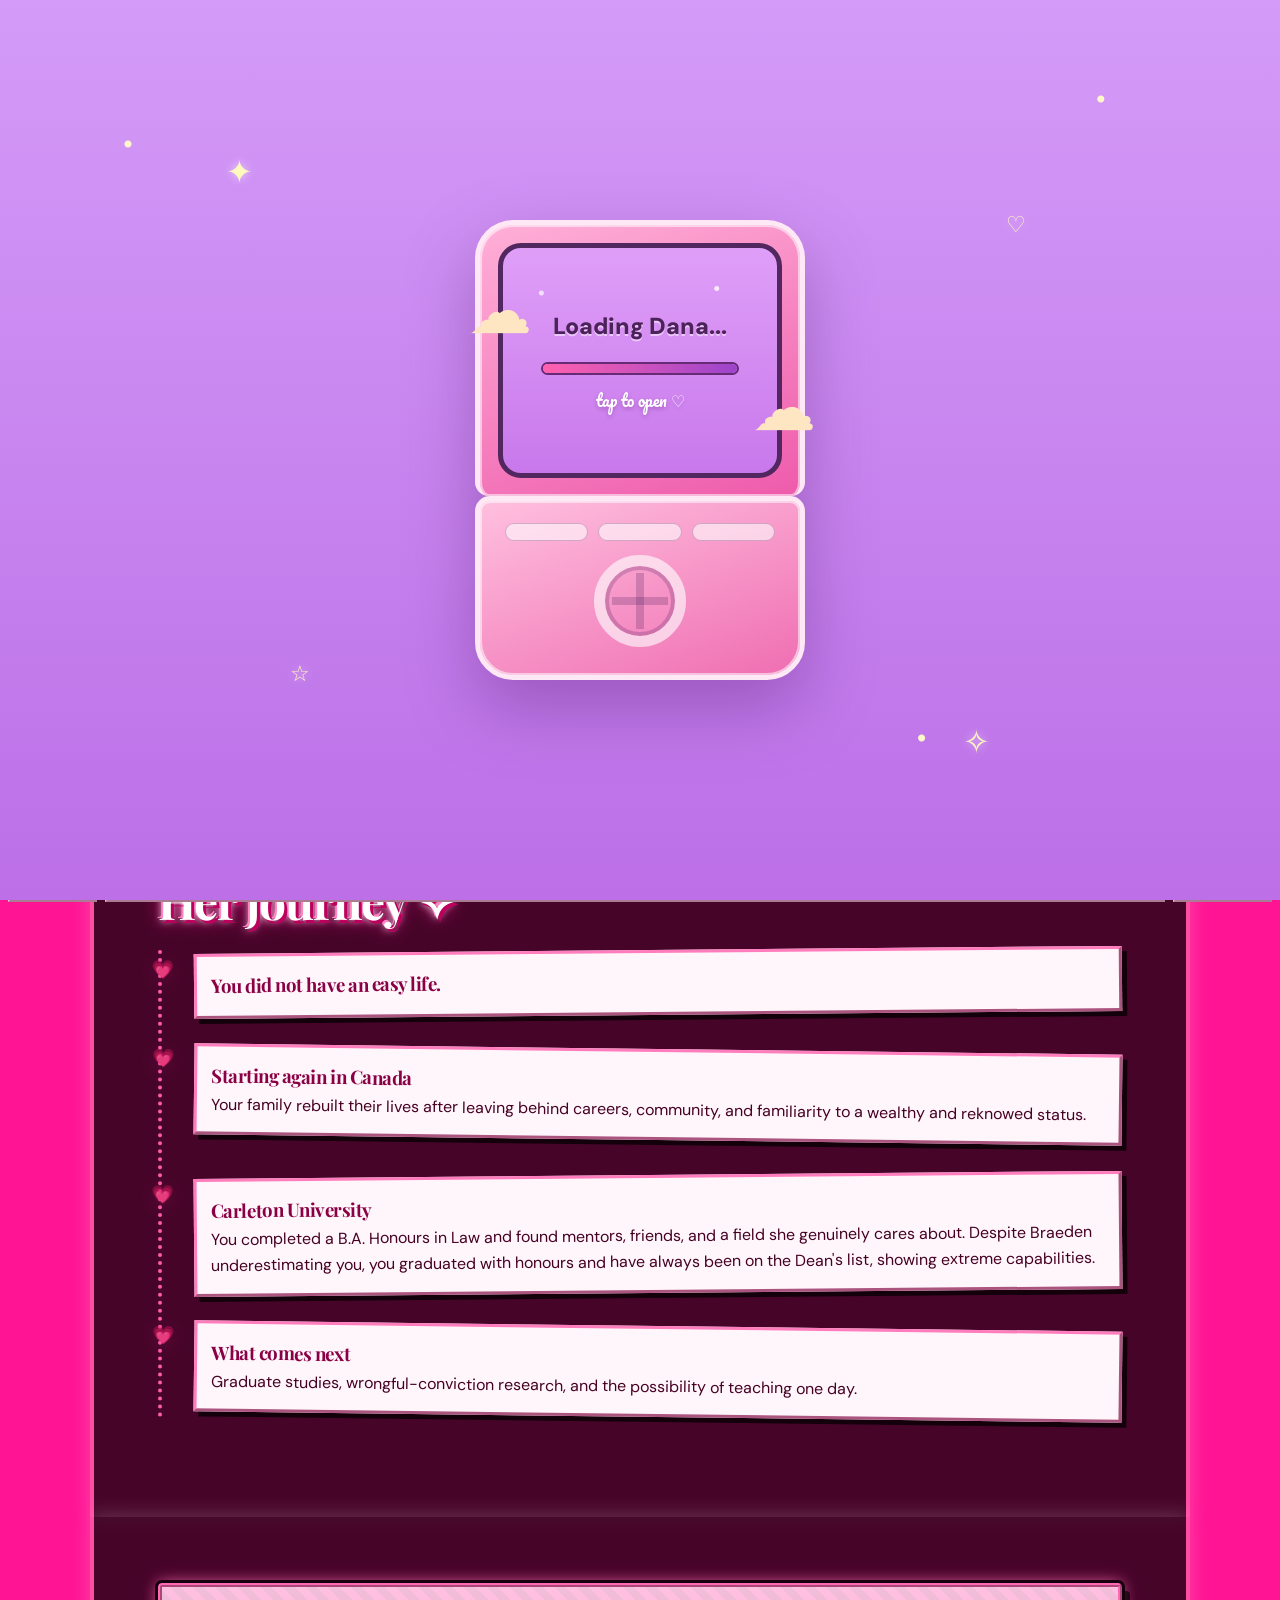
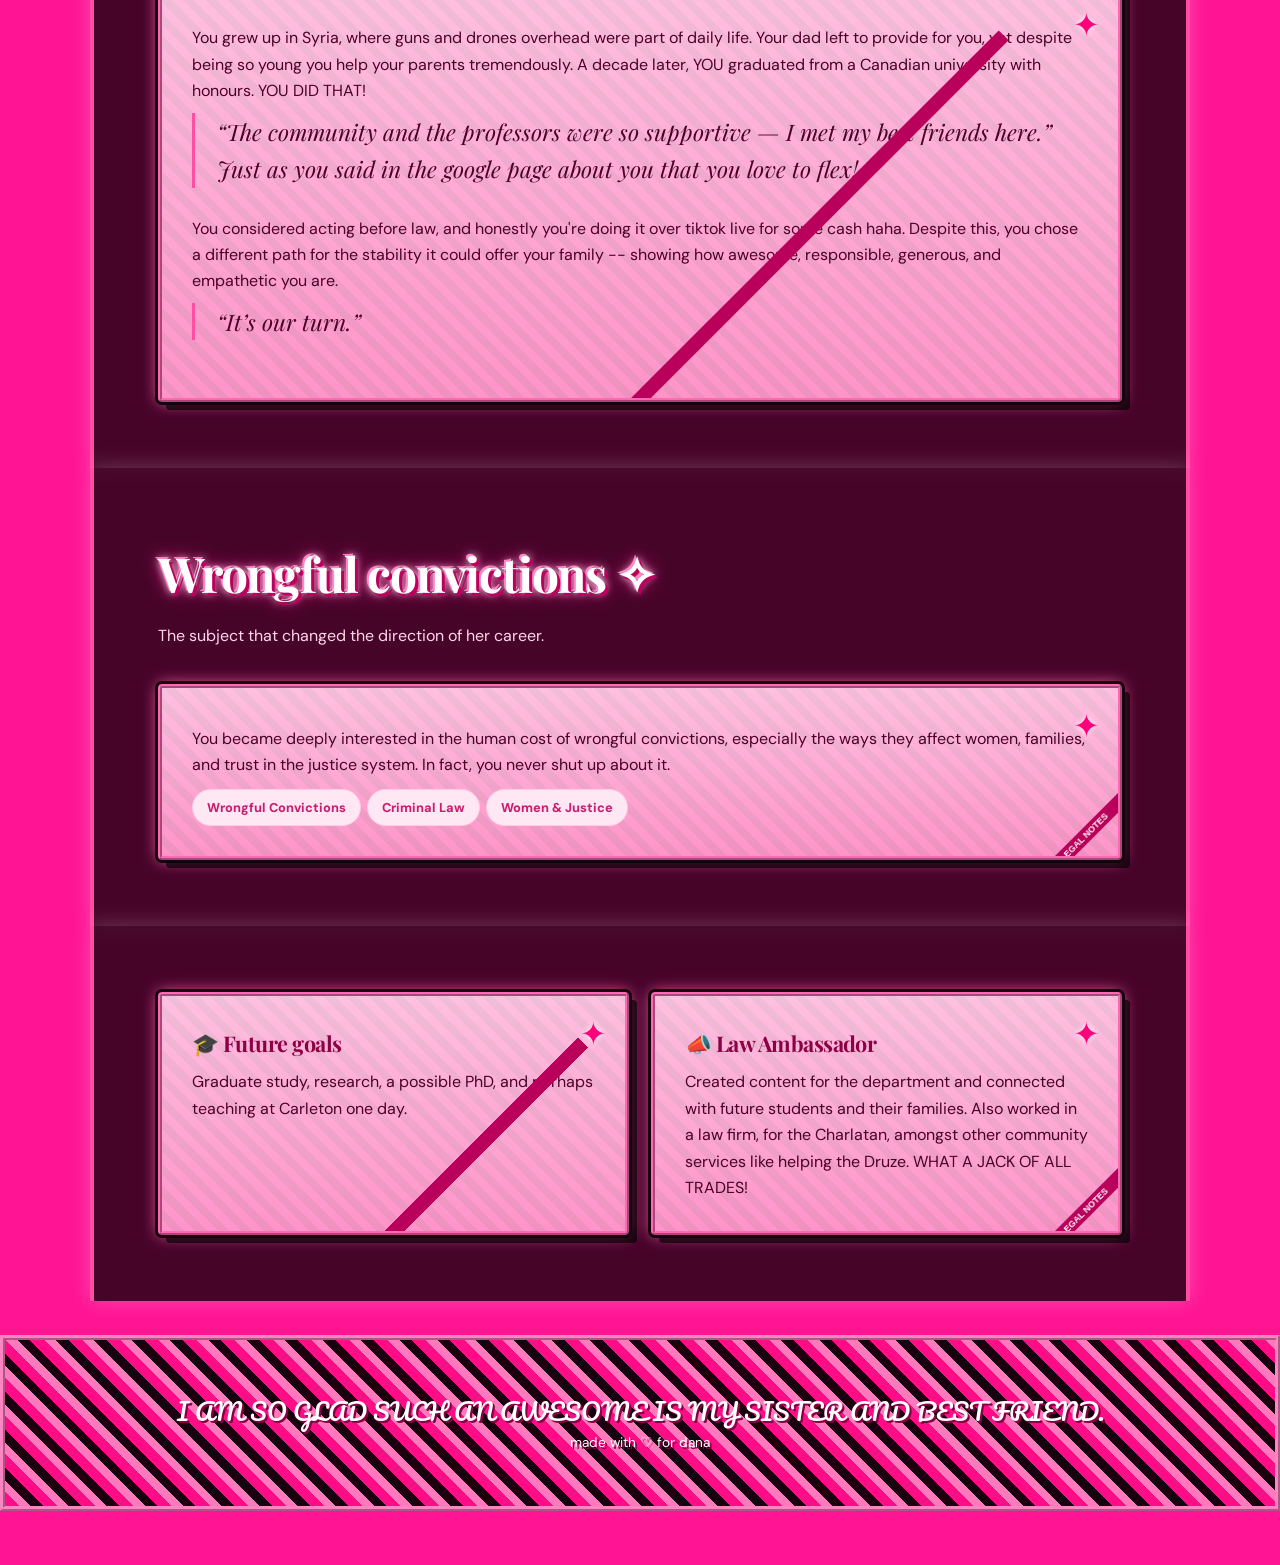
==== commit f714feed: "Update academics.html" ====
--- a/academics.html
+++ b/academics.html
@@ -57,7 +57,7 @@
 
 <div class="browser-chrome">
   <div class="browser-titlebar">
-    <span class="browser-page-title">💗 Dana's World — made with love by Lina 💗</span>
+    <span class="browser-page-title">💗 Dana's Awesome World — made with love by Lina, your sister and best friend. 💗</span>
     <div class="browser-controls">
       <button type="button" data-browser-action="minimize" aria-label="Minimize">—</button>
       <button type="button" data-browser-action="maximize" aria-label="Maximize">□</button>
@@ -126,31 +126,31 @@
 <section>
   <h2 class="section-title reveal">Her journey</h2>
   <div class="timeline">
-    <div class="item reveal"><h3>Growing up in Syria</h3><p>Dana grew up around conflict, uncertainty, and sacrifice — experiences that shaped her resilience and her sense of justice.</p></div>
-    <div class="item reveal"><h3>Starting again in Canada</h3><p>Her family rebuilt their lives after leaving behind careers, community, and familiarity.</p></div>
-    <div class="item reveal"><h3>Carleton University</h3><p>She completed a B.A. Honours in Law and found mentors, friends, and a field she genuinely cares about.</p></div>
+    <div class="item reveal"><h3>You did not have an easy life. </h3><pYou grew up in Syria where you managed uncertainties at all times, yet you persevered and became the amazing woman you are today.</p></div>
+    <div class="item reveal"><h3>Starting again in Canada</h3><p>Your family rebuilt their lives after leaving behind careers, community, and familiarity to a wealthy and reknowed status.</p></div>
+    <div class="item reveal"><h3>Carleton University</h3><p>You completed a B.A. Honours in Law and found mentors, friends, and a field she genuinely cares about. Despite Braeden underestimating you, you graduated with honours and have always been on the Dean's list, showing extreme capabilities. </p></div>
     <div class="item reveal"><h3>What comes next</h3><p>Graduate studies, wrongful-conviction research, and the possibility of teaching one day.</p></div>
   </div>
 </section>
 <section>
   <div class="card reveal">
-    <p>Dana grew up in Syria, where the sound of gunfire and drones overhead were part of daily life, and where her father had to leave the country to provide for the family. A decade later, she graduated from a Canadian university with honours.</p>
-    <p class="quote">“The community and the professors were so supportive — I met my best friends here.”</p>
-    <p>Before law, Dana considered acting. She chose a different path for the stability it could offer her family: her father, once a doctor, and her mother, once a teacher, gave up their careers to bring the family to Canada.</p>
+    <p>You grew up in Syria, where guns and drones overhead were part of daily life. Your dad left to provide for you, yet despite being so young you help your parents tremendously. A decade later, YOU graduated from a Canadian university with honours. YOU DID THAT! </p>
+    <p class="quote">“The community and the professors were so supportive — I met my best friends here.” Just as you said in the google page about you that you love to flex! </p>
+    <p>You considered acting before law, and honestly you're doing it over tiktok live for some cash haha. Despite this, you chose a different path for the stability it could offer your family -- showing how awesome, responsible, generous, and empathetic you are.</p>
     <p class="quote">“It’s our turn.”</p>
   </div>
 </section>
 <section>
   <h2 class="section-title reveal">Wrongful convictions</h2>
   <p class="section-sub reveal">The subject that changed the direction of her career.</p>
-  <div class="card reveal"><p>Dana became deeply interested in the human cost of wrongful convictions, especially the ways they affect women, families, and trust in the justice system.</p><span class="chip">Wrongful Convictions</span><span class="chip">Criminal Law</span><span class="chip">Women & Justice</span></div>
+  <div class="card reveal"><p>You became deeply interested in the human cost of wrongful convictions, especially the ways they affect women, families, and trust in the justice system. In fact, you never shut up about it. </p><span class="chip">Wrongful Convictions</span><span class="chip">Criminal Law</span><span class="chip">Women & Justice</span></div>
 </section>
 <section class="grid grid-2">
   <div class="card reveal"><h3>🎓 Future goals</h3><p>Graduate study, research, a possible PhD, and perhaps teaching at Carleton one day.</p></div>
-  <div class="card reveal"><h3>📣 Law Ambassador</h3><p>Created content for the department and connected with future students and their families.</p></div>
+  <div class="card reveal"><h3>📣 Law Ambassador</h3><p>Created content for the department and connected with future students and their families. Also worked in a law firm, for the Charlatan, amongst other community services like helping the Druze. WHAT A JACK OF ALL TRADES! </p></div>
 </section>
 
-<footer><div class="closing-note">Thank you for being my best friend.</div><div>made with ♡ for dana</div></footer>
+<footer><div class="closing-note">I AM SO GLAD SUCH AN AWESOME IS MY SISTER AND BEST FRIEND.</div><div>made with ♡ for dana</div></footer>
 <script src="script.js"></script>
 
 <div class="retro-taskbar" aria-hidden="true">
@@ -160,4 +160,4 @@
 </div>
 
 </body>
-</html>+</html>
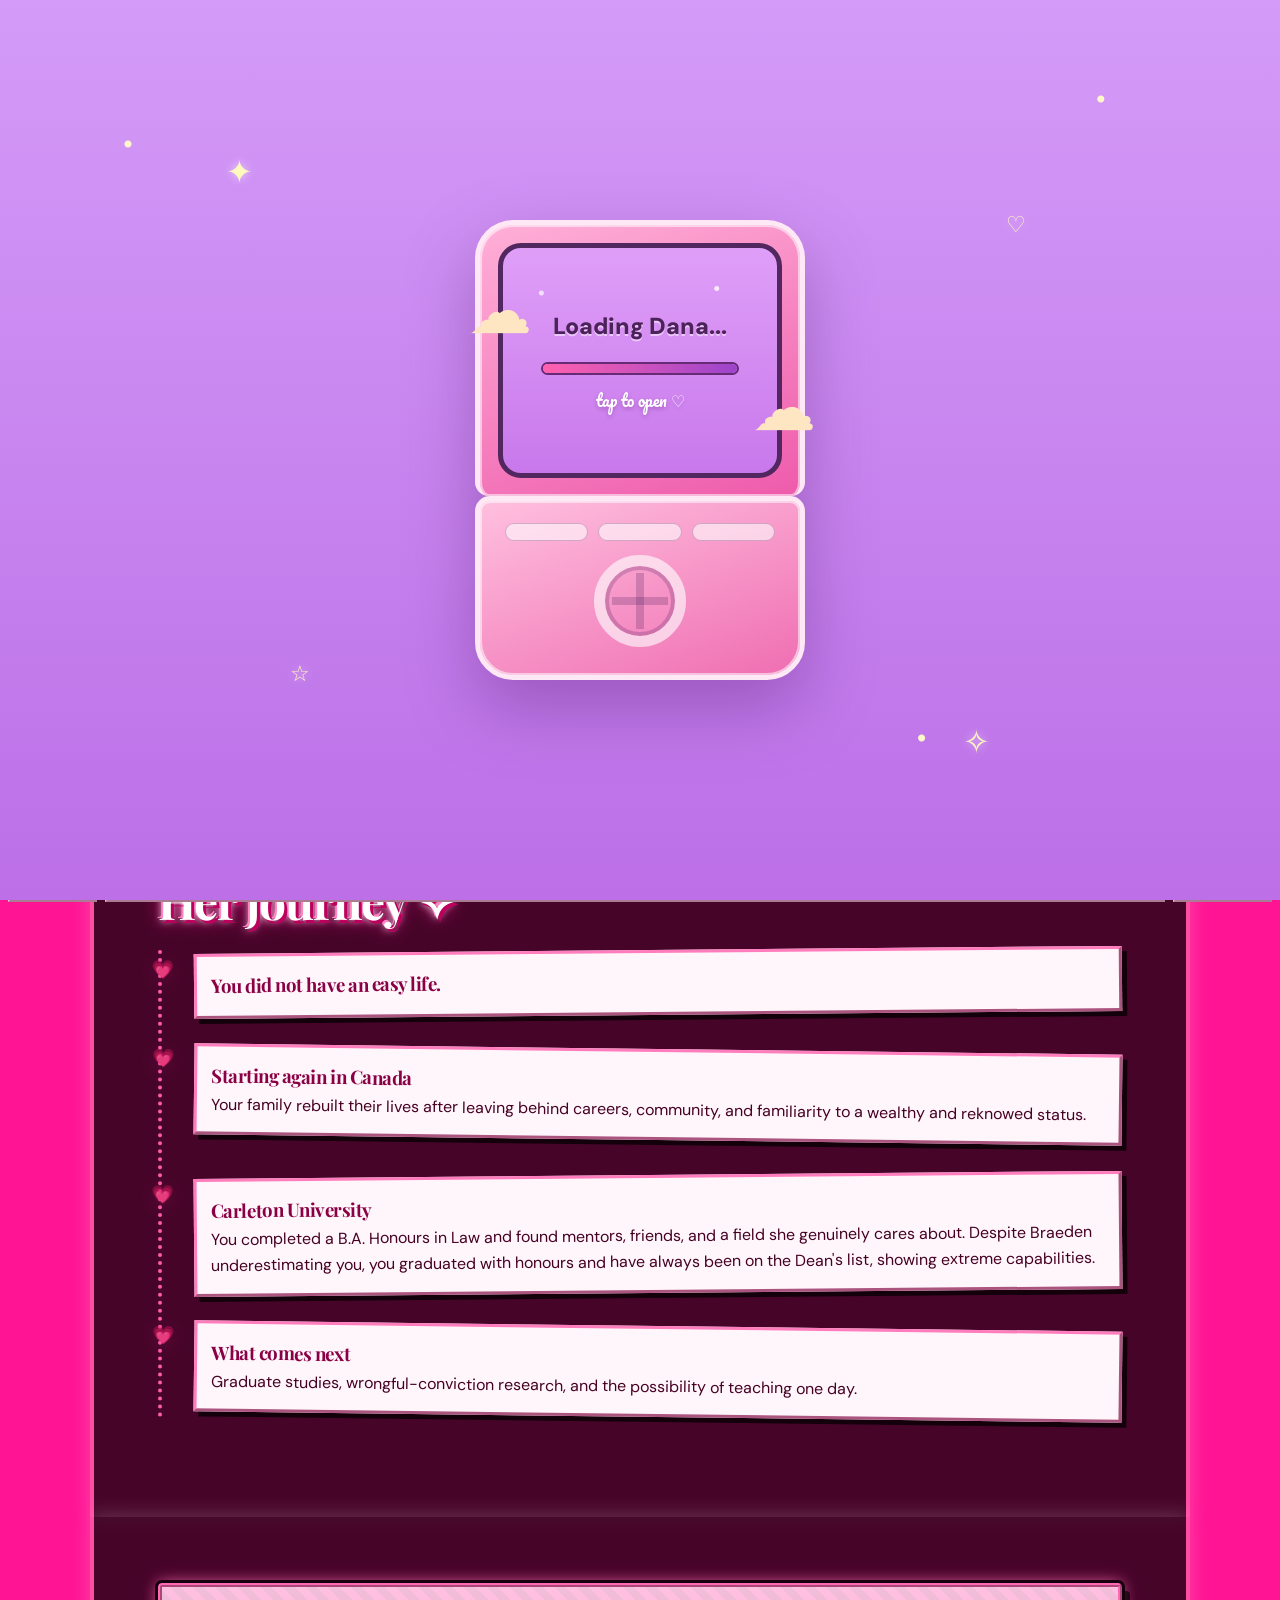
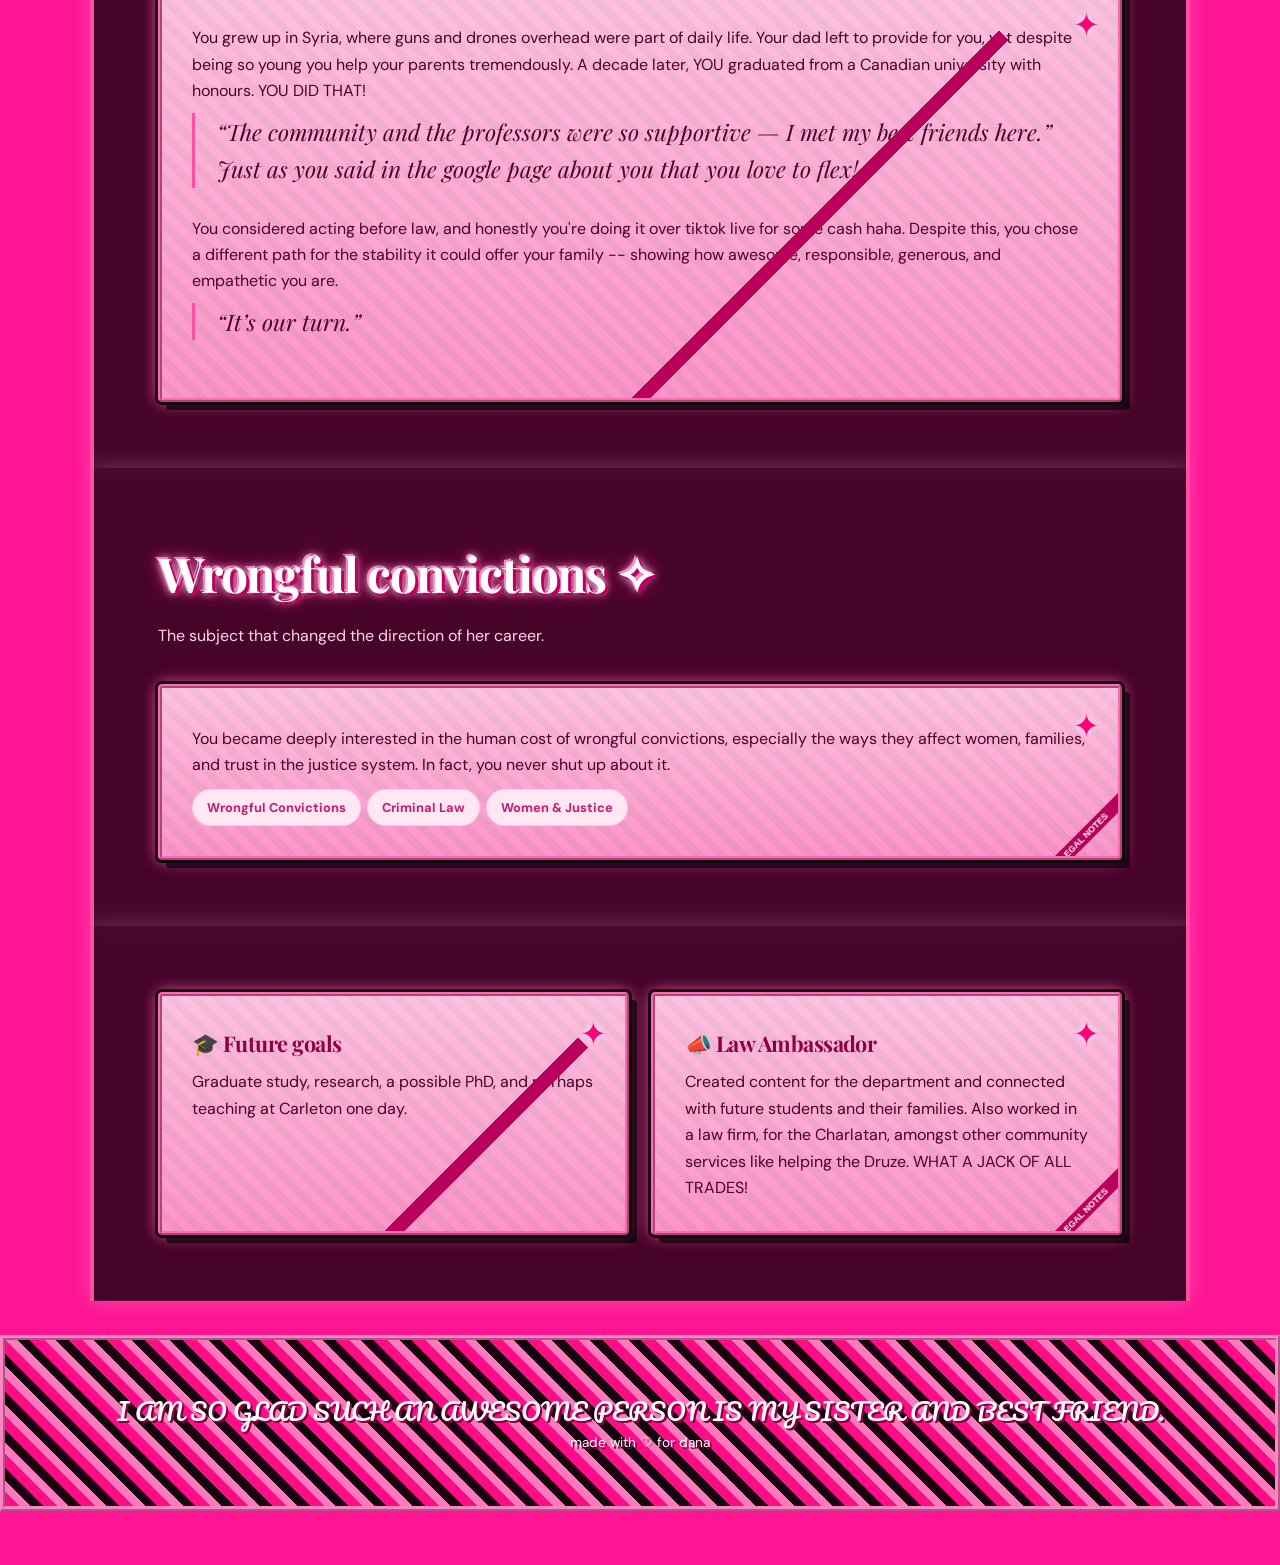
==== commit c9c6ee82: "Update academics.html" ====
--- a/academics.html
+++ b/academics.html
@@ -150,7 +150,7 @@
   <div class="card reveal"><h3>📣 Law Ambassador</h3><p>Created content for the department and connected with future students and their families. Also worked in a law firm, for the Charlatan, amongst other community services like helping the Druze. WHAT A JACK OF ALL TRADES! </p></div>
 </section>
 
-<footer><div class="closing-note">I AM SO GLAD SUCH AN AWESOME IS MY SISTER AND BEST FRIEND.</div><div>made with ♡ for dana</div></footer>
+<footer><div class="closing-note">I AM SO GLAD SUCH AN AWESOME PERSON IS MY SISTER AND BEST FRIEND.</div><div>made with ♡ for dana</div></footer>
 <script src="script.js"></script>
 
 <div class="retro-taskbar" aria-hidden="true">
